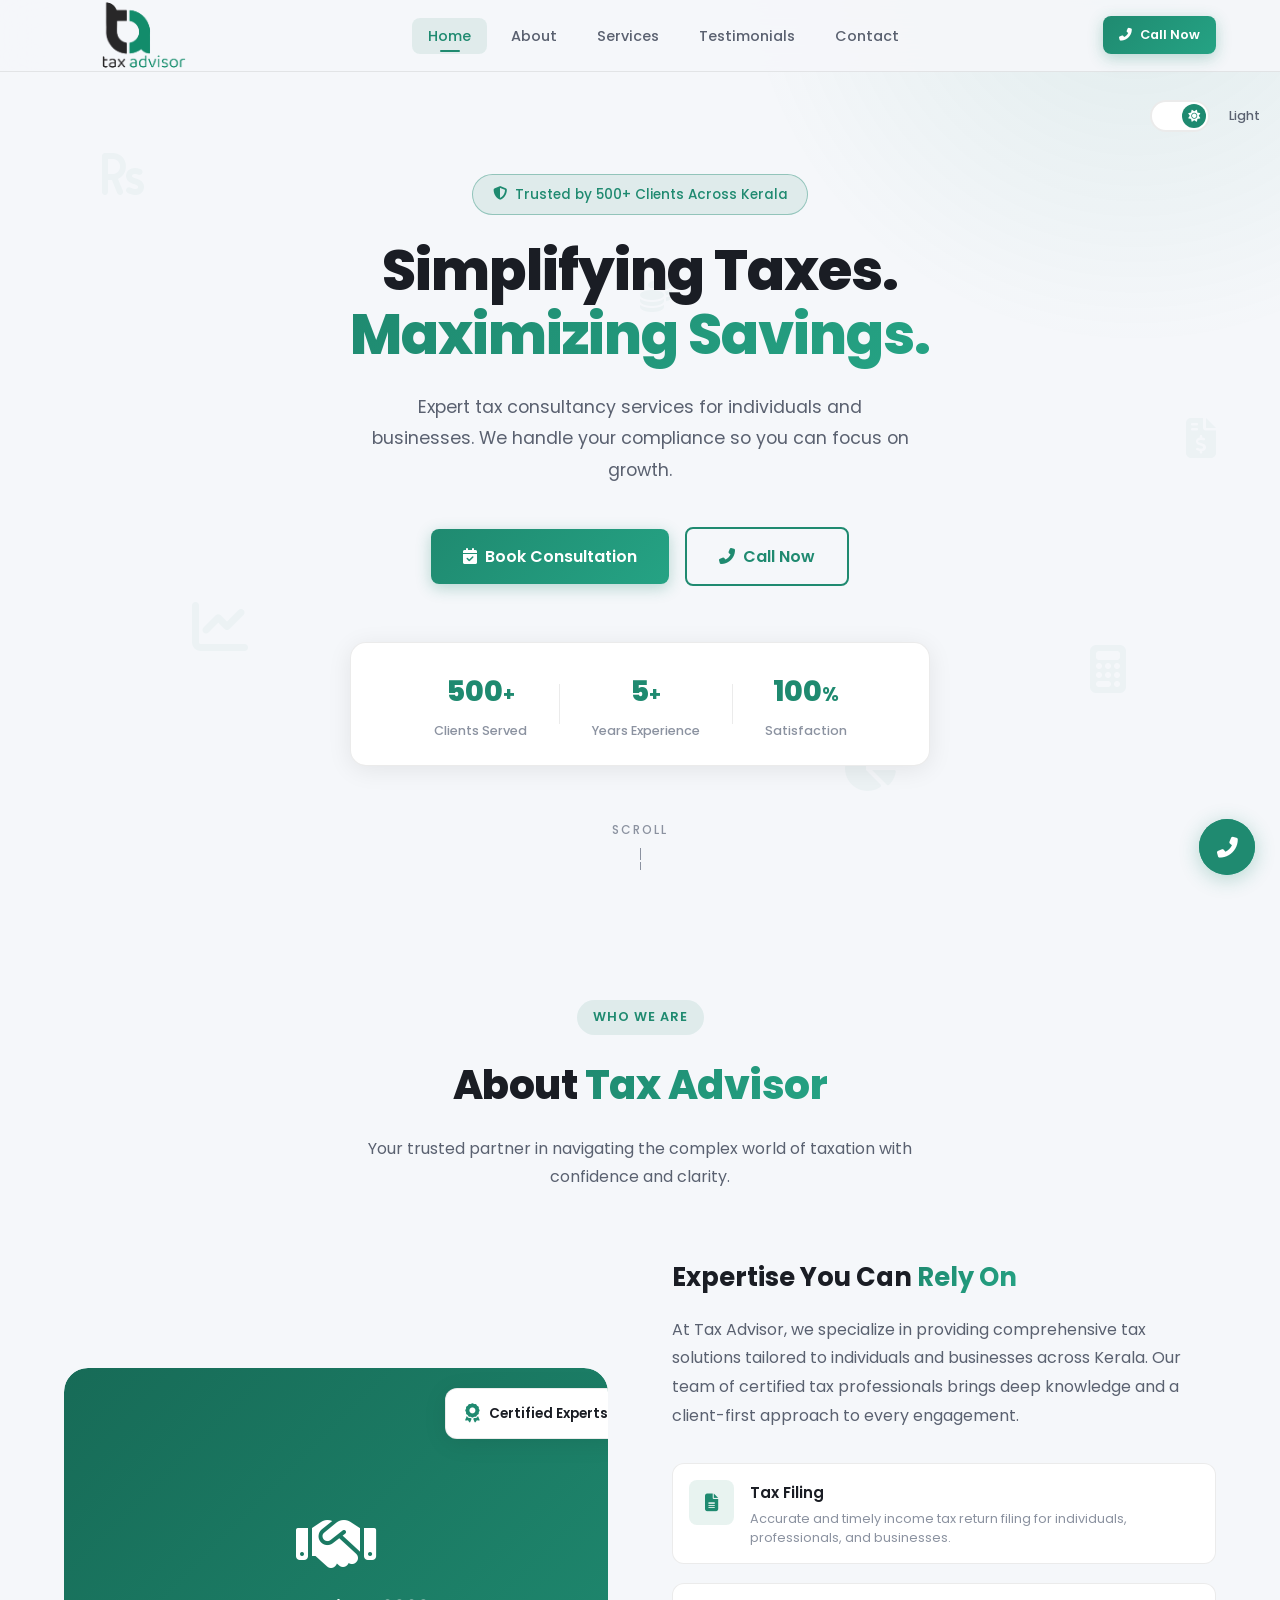
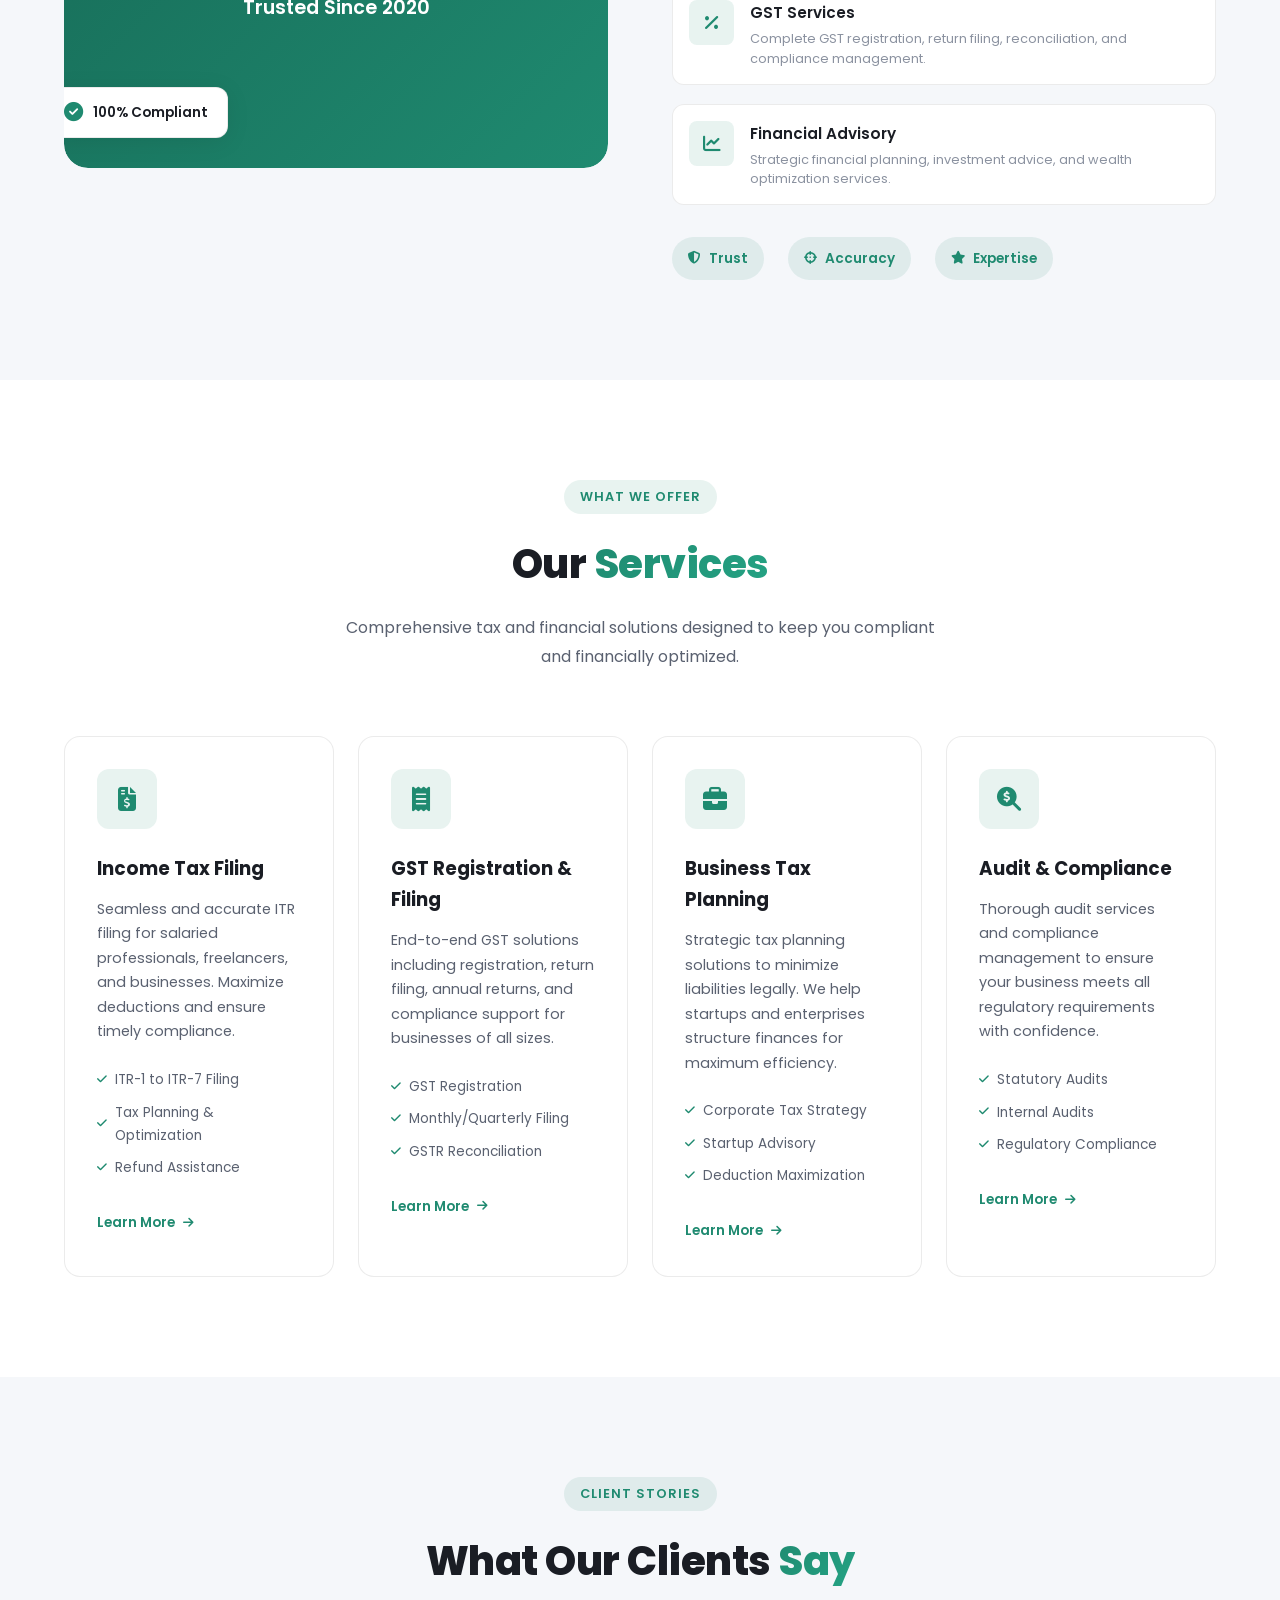
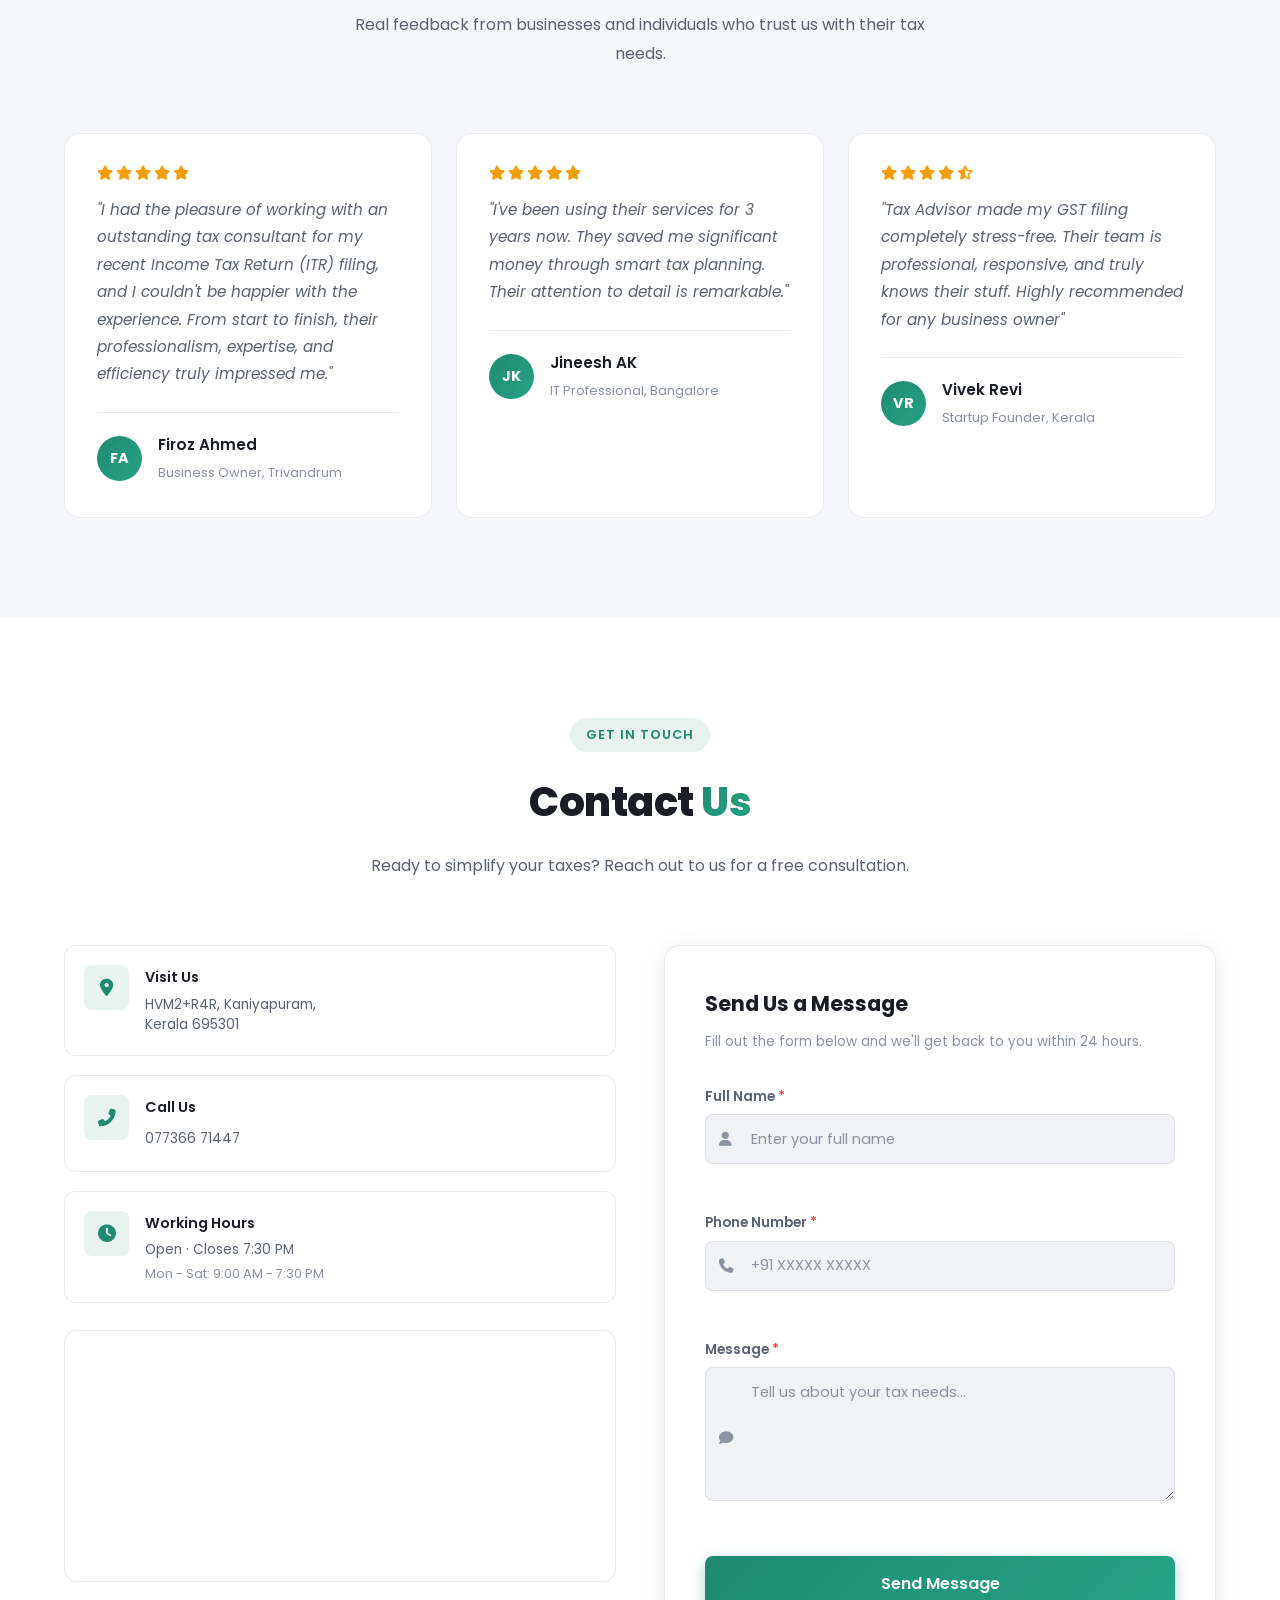
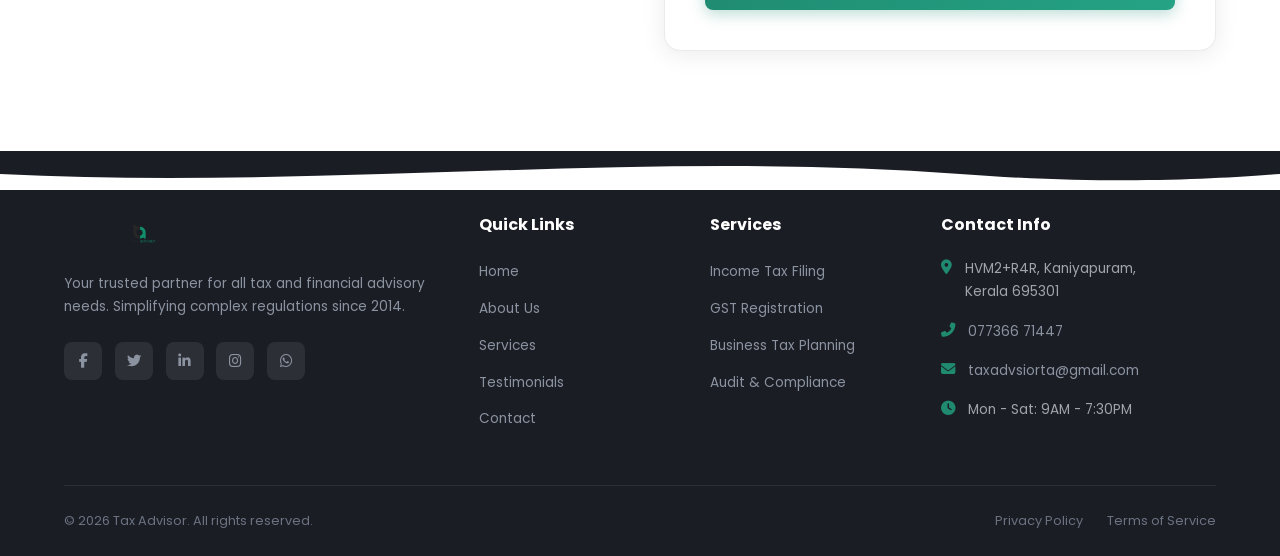
==== index.html @ 8664f101 "Update index.html" ====
<!DOCTYPE html>
<html lang="en" data-theme="light">
<head>
    <meta charset="UTF-8">
    <meta name="viewport" content="width=device-width, initial-scale=1.0">
    <meta name="description" content="Tax Advisor - Professional tax consultancy services in Kaniyapuram, Kerala. Income Tax Filing, GST Services, Business Tax Planning & Audit Compliance.">
    <title>Tax Advisor | Simplifying Taxes. Maximizing Savings.</title>
    
    <link rel="stylesheet" href="style.css">
    <link rel="stylesheet" href="https://cdnjs.cloudflare.com/ajax/libs/font-awesome/6.5.0/css/all.min.css">
    <link href="https://fonts.googleapis.com/css2?family=Poppins:wght@300;400;500;600;700;800&display=swap" rel="stylesheet">
</head>
<body>

    <!-- Theme Toggle -->
    <div class="theme-toggle-wrapper">
        <div class="theme-toggle" id="themeToggle" role="button" tabindex="0" aria-label="Toggle theme">
            <div class="toggle-track">
                <div class="toggle-thumb">
                    <i class="fas fa-moon moon-icon"></i>
                    <i class="fas fa-sun sun-icon"></i>
                </div>
            </div>
        </div>
        <span class="theme-label" id="themeLabel">Dark</span>
    </div>

    <!-- Floating Background Icons -->
    <div class="floating-icons" aria-hidden="true">
        <div class="float-icon float-1"><i class="fas fa-rupee-sign"></i></div>
        <div class="float-icon float-2"><i class="fas fa-file-invoice-dollar"></i></div>
        <div class="float-icon float-3"><i class="fas fa-chart-line"></i></div>
        <div class="float-icon float-4"><i class="fas fa-calculator"></i></div>
        <div class="float-icon float-5"><i class="fas fa-coins"></i></div>
        <div class="float-icon float-6"><i class="fas fa-chart-pie"></i></div>
    </div>

    <!-- Header -->
    <header class="header" id="header">
        <div class="container header-inner">
            <a href="#hero" class="logo">
                <div class="logo-wrapper">
                    <img src="logo.png" alt="Tax Advisor Logo" class="logo-image">
                </div>
            </a>

            <nav class="nav" id="mainNav">
                <ul class="nav-links">
                    <li><a href="#hero" class="nav-link active">Home</a></li>
                    <li><a href="#about" class="nav-link">About</a></li>
                    <li><a href="#services" class="nav-link">Services</a></li>
                    <li><a href="#testimonials" class="nav-link">Testimonials</a></li>
                    <li><a href="#contact" class="nav-link">Contact</a></li>
                </ul>
            </nav>

            <div class="header-actions">
                <a href="tel:07736671447" class="btn btn-sm btn-primary header-cta">
                    <i class="fas fa-phone-alt"></i>
                    <span class="cta-text">Call Now</span>
                </a>
                <button class="hamburger" id="hamburger" aria-label="Toggle menu" aria-expanded="false">
                    <span class="hamburger-line"></span>
                    <span class="hamburger-line"></span>
                    <span class="hamburger-line"></span>
                </button>
            </div>
        </div>
    </header>

    <div class="mobile-overlay" id="mobileOverlay"></div>

    <!-- Hero Section -->
    <section class="hero" id="hero">
        <div class="hero-bg-gradient"></div>
        <div class="container hero-content">
            <div class="hero-badge fade-in-up">
                <i class="fas fa-shield-alt"></i>
                <span>Trusted by 500+ Clients Across Kerala</span>
            </div>
            <h1 class="hero-title fade-in-up delay-1">
                Simplifying Taxes.<br>
                <span class="text-gradient">Maximizing Savings.</span>
            </h1>
            <p class="hero-subtitle fade-in-up delay-2">
                Expert tax consultancy services for individuals and businesses. We handle your compliance so you can focus on growth.
            </p>
            <div class="hero-buttons fade-in-up delay-3">
                <a href="#contact" class="btn btn-primary btn-lg">
                    <i class="fas fa-calendar-check"></i> Book Consultation
                </a>
                <a href="tel:07736671447" class="btn btn-outline btn-lg">
                    <i class="fas fa-phone-alt"></i> Call Now
                </a>
            </div>
            <div class="hero-stats fade-in-up delay-4">
                <div class="stat-item">
                    <span class="stat-number" data-count="500">0</span><span class="stat-plus">+</span>
                    <span class="stat-label">Clients Served</span>
                </div>
                <div class="stat-divider"></div>
                <div class="stat-item">
                    <span class="stat-number" data-count="5">0</span><span class="stat-plus">+</span>
                    <span class="stat-label">Years Experience</span>
                </div>
                <div class="stat-divider"></div>
                <div class="stat-item">
                    <span class="stat-number" data-count="100">0</span><span class="stat-percent">%</span>
                    <span class="stat-label">Satisfaction</span>
                </div>
            </div>
        </div>
        <div class="hero-scroll-indicator">
            <a href="#about">
                <span>Scroll</span>
                <div class="scroll-arrow">
                    <div class="arrow-line"></div>
                    <div class="arrow-line"></div>
                </div>
            </a>
        </div>
    </section>

    <!-- About Section -->
    <section class="about section" id="about">
        <div class="container">
            <div class="section-header fade-in-up">
                <span class="section-tag">Who We Are</span>
                <h2 class="section-title">About <span class="text-gradient">Tax Advisor</span></h2>
                <p class="section-subtitle">Your trusted partner in navigating the complex world of taxation with confidence and clarity.</p>
            </div>

            <div class="about-grid">
                <div class="about-visual fade-in-left">
                    <div class="about-image-wrapper">
                        <div class="about-image-bg"></div>
                        <div class="about-image-content">
                            <i class="fas fa-handshake"></i>
                            <span>Trusted Since 2020</span>
                        </div>
                        <div class="about-badge badge-1"><i class="fas fa-award"></i><span>Certified Experts</span></div>
                        <div class="about-badge badge-2"><i class="fas fa-check-circle"></i><span>100% Compliant</span></div>
                    </div>
                </div>

                <div class="about-content fade-in-right">
                    <h3>Expertise You Can <span class="text-gradient">Rely On</span></h3>
                    <p>At Tax Advisor, we specialize in providing comprehensive tax solutions tailored to individuals and businesses across Kerala. Our team of certified tax professionals brings deep knowledge and a client-first approach to every engagement.</p>
                    
                    <div class="about-features">
                        <div class="about-feature">
                            <div class="feature-icon"><i class="fas fa-file-alt"></i></div>
                            <div class="feature-text">
                                <h4>Tax Filing</h4>
                                <p>Accurate and timely income tax return filing for individuals, professionals, and businesses.</p>
                            </div>
                        </div>
                        <div class="about-feature">
                            <div class="feature-icon"><i class="fas fa-percentage"></i></div>
                            <div class="feature-text">
                                <h4>GST Services</h4>
                                <p>Complete GST registration, return filing, reconciliation, and compliance management.</p>
                            </div>
                        </div>
                        <div class="about-feature">
                            <div class="feature-icon"><i class="fas fa-chart-line"></i></div>
                            <div class="feature-text">
                                <h4>Financial Advisory</h4>
                                <p>Strategic financial planning, investment advice, and wealth optimization services.</p>
                            </div>
                        </div>
                    </div>

                    <div class="about-trust">
                        <div class="trust-item"><i class="fas fa-shield-alt"></i><span>Trust</span></div>
                        <div class="trust-item"><i class="fas fa-crosshairs"></i><span>Accuracy</span></div>
                        <div class="trust-item"><i class="fas fa-star"></i><span>Expertise</span></div>
                    </div>
                </div>
            </div>
        </div>
    </section>

    <!-- Services Section -->
    <section class="services section" id="services">
        <div class="container">
            <div class="section-header fade-in-up">
                <span class="section-tag">What We Offer</span>
                <h2 class="section-title">Our <span class="text-gradient">Services</span></h2>
                <p class="section-subtitle">Comprehensive tax and financial solutions designed to keep you compliant and financially optimized.</p>
            </div>

            <div class="services-grid">
                <div class="service-card fade-in-up delay-1">
                    <div class="service-card-glow"></div>
                    <div class="service-icon"><i class="fas fa-file-invoice-dollar"></i></div>
                    <h3>Income Tax Filing</h3>
                    <p>Seamless and accurate ITR filing for salaried professionals, freelancers, and businesses. Maximize deductions and ensure timely compliance.</p>
                    <ul class="service-list">
                        <li><i class="fas fa-check"></i> ITR-1 to ITR-7 Filing</li>
                        <li><i class="fas fa-check"></i> Tax Planning & Optimization</li>
                        <li><i class="fas fa-check"></i> Refund Assistance</li>
                    </ul>
                    <a href="#contact" class="service-link">Learn More <i class="fas fa-arrow-right"></i></a>
                </div>

                <div class="service-card fade-in-up delay-2">
                    <div class="service-card-glow"></div>
                    <div class="service-icon"><i class="fas fa-receipt"></i></div>
                    <h3>GST Registration & Filing</h3>
                    <p>End-to-end GST solutions including registration, return filing, annual returns, and compliance support for businesses of all sizes.</p>
                    <ul class="service-list">
                        <li><i class="fas fa-check"></i> GST Registration</li>
                        <li><i class="fas fa-check"></i> Monthly/Quarterly Filing</li>
                        <li><i class="fas fa-check"></i> GSTR Reconciliation</li>
                    </ul>
                    <a href="#contact" class="service-link">Learn More <i class="fas fa-arrow-right"></i></a>
                </div>

                <div class="service-card fade-in-up delay-3">
                    <div class="service-card-glow"></div>
                    <div class="service-icon"><i class="fas fa-briefcase"></i></div>
                    <h3>Business Tax Planning</h3>
                    <p>Strategic tax planning solutions to minimize liabilities legally. We help startups and enterprises structure finances for maximum efficiency.</p>
                    <ul class="service-list">
                        <li><i class="fas fa-check"></i> Corporate Tax Strategy</li>
                        <li><i class="fas fa-check"></i> Startup Advisory</li>
                        <li><i class="fas fa-check"></i> Deduction Maximization</li>
                    </ul>
                    <a href="#contact" class="service-link">Learn More <i class="fas fa-arrow-right"></i></a>
                </div>

                <div class="service-card fade-in-up delay-4">
                    <div class="service-card-glow"></div>
                    <div class="service-icon"><i class="fas fa-search-dollar"></i></div>
                    <h3>Audit & Compliance</h3>
                    <p>Thorough audit services and compliance management to ensure your business meets all regulatory requirements with confidence.</p>
                    <ul class="service-list">
                        <li><i class="fas fa-check"></i> Statutory Audits</li>
                        <li><i class="fas fa-check"></i> Internal Audits</li>
                        <li><i class="fas fa-check"></i> Regulatory Compliance</li>
                    </ul>
                    <a href="#contact" class="service-link">Learn More <i class="fas fa-arrow-right"></i></a>
                </div>
            </div>
        </div>
    </section>

    <!-- Testimonials Section -->
    <section class="testimonials section" id="testimonials">
        <div class="container">
            <div class="section-header fade-in-up">
                <span class="section-tag">Client Stories</span>
                <h2 class="section-title">What Our Clients <span class="text-gradient">Say</span></h2>
                <p class="section-subtitle">Real feedback from businesses and individuals who trust us with their tax needs.</p>
            </div>

            <div class="testimonials-grid">
                <div class="testimonial-card fade-in-up delay-1">
                    <div class="testimonial-stars">
                        <i class="fas fa-star"></i><i class="fas fa-star"></i><i class="fas fa-star"></i><i class="fas fa-star"></i><i class="fas fa-star"></i>
                    </div>
                    <p class="testimonial-text">"I had the pleasure of working with an outstanding tax consultant for my recent Income Tax Return (ITR) filing, and I couldn't be happier with the experience. From start to finish, their professionalism, expertise, and efficiency truly impressed me."</p>
                    <div class="testimonial-author">
                        <div class="author-avatar">FA</div>
                        <div class="author-info">
                            <h4>Firoz Ahmed</h4>
                            <span>Business Owner, Trivandrum</span>
                        </div>
                    </div>
                </div>

                <div class="testimonial-card fade-in-up delay-2">
                    <div class="testimonial-stars">
                        <i class="fas fa-star"></i><i class="fas fa-star"></i><i class="fas fa-star"></i><i class="fas fa-star"></i><i class="fas fa-star"></i>
                    </div>
                    <p class="testimonial-text">"I've been using their services for 3 years now. They saved me significant money through smart tax planning. Their attention to detail is remarkable."</p>
                    <div class="testimonial-author">
                        <div class="author-avatar">JK</div>
                        <div class="author-info">
                            <h4>Jineesh AK</h4>
                            <span>IT Professional, Bangalore</span>
                        </div>
                    </div>
                </div>

                <div class="testimonial-card fade-in-up delay-3">
                    <div class="testimonial-stars">
                        <i class="fas fa-star"></i><i class="fas fa-star"></i><i class="fas fa-star"></i><i class="fas fa-star"></i><i class="fas fa-star-half-alt"></i>
                    </div>
                    <p class="testimonial-text">"Tax Advisor made my GST filing completely stress-free. Their team is professional, responsive, and truly knows their stuff. Highly recommended for any business owner"</p>
                    <div class="testimonial-author">
                        <div class="author-avatar">VR</div>
                        <div class="author-info">
                            <h4>Vivek Revi</h4>
                            <span>Startup Founder, Kerala</span>
                        </div>
                    </div>
                </div>
            </div>
        </div>
    </section>

    <!-- Contact Section -->
    <section class="contact section" id="contact">
        <div class="container">
            <div class="section-header fade-in-up">
                <span class="section-tag">Get In Touch</span>
                <h2 class="section-title">Contact <span class="text-gradient">Us</span></h2>
                <p class="section-subtitle">Ready to simplify your taxes? Reach out to us for a free consultation.</p>
            </div>

            <div class="contact-grid">
                <div class="contact-info fade-in-left">
                    <div class="contact-card">
                        <div class="contact-icon"><i class="fas fa-map-marker-alt"></i></div>
                        <div class="contact-details">
                            <h4>Visit Us</h4>
                            <p>HVM2+R4R, Kaniyapuram,<br>Kerala 695301</p>
                        </div>
                    </div>
                    <div class="contact-card">
                        <div class="contact-icon"><i class="fas fa-phone-alt"></i></div>
                        <div class="contact-details">
                            <h4>Call Us</h4>
                            <a href="tel:07736671447">077366 71447</a>
                        </div>
                    </div>
                    <div class="contact-card">
                        <div class="contact-icon"><i class="fas fa-clock"></i></div>
                        <div class="contact-details">
                            <h4>Working Hours</h4>
                            <p>Open · Closes 7:30 PM</p>
                            <p class="hours-detail">Mon - Sat: 9:00 AM - 7:30 PM</p>
                        </div>
                    </div>
                    <div class="map-wrapper">
                        <iframe src="https://www.google.com/maps/embed?pb=!1m18!1m12!1m3!1d3942.123456789!2d76.8505089!3d8.5843086!2m3!1f0!2f0!3f0!3m2!1i1024!2i768!4f13.1!3m3!1m2!1s0x3b05bffb54291fa1%3A0xe53bfc1cc85f7f0c!2sTax%20advisor%2C%20HVM2%2BR4R%2C%20Kaniyapuram%2C%20Kerala%20695301!5e0!3m2!1sen!2sin!4v1620000000000!5m2!1sen!2sin" width="100%" height="250" style="border:0; border-radius: 12px;" allowfullscreen="" loading="lazy" title="Tax Advisor Location"></iframe>
                    </div>
                </div>

                <div class="contact-form-wrapper fade-in-right">
                    <div class="contact-form-card">
                        <h3>Send Us a Message</h3>
                        <p>Fill out the form below and we'll get back to you within 24 hours.</p>
                        
                        <form id="contactForm" class="contact-form" action="https://formsubmit.co/ajax/taxadvisorta@gmail.com" method="POST">
    <!-- FormSubmit.co Configuration -->
    <input type="hidden" name="_subject" value="📩 New Inquiry - Tax Advisor Website">
    <input type="hidden" name="_captcha" value="false">
    <input type="hidden" name="_autoresponse" value="Thank you for contacting Tax Advisor! We have received your message and will respond within 24 hours.">
                            <div class="form-group">
                                <label for="name">Full Name <span class="required">*</span></label>
                                <div class="input-wrapper">
                                    <i class="fas fa-user input-icon"></i>
                                    <input type="text" id="name" name="name" placeholder="Enter your full name" required>
                                </div>
                                <span class="error-msg" id="nameError"></span>
                            </div>
                            <div class="form-group">
                                <label for="phone">Phone Number <span class="required">*</span></label>
                                <div class="input-wrapper">
                                    <i class="fas fa-phone input-icon"></i>
                                    <input type="tel" id="phone" name="phone" placeholder="+91 XXXXX XXXXX" required>
                                </div>
                                <span class="error-msg" id="phoneError"></span>
                            </div>
                            <div class="form-group">
                                <label for="message">Message <span class="required">*</span></label>
                                <div class="input-wrapper">
                                    <i class="fas fa-comment input-icon"></i>
                                    <textarea id="message" name="message" rows="5" placeholder="Tell us about your tax needs..." required></textarea>
                                </div>
                                <span class="error-msg" id="messageError"></span>
                            </div>
                            <button type="submit" class="btn btn-primary btn-lg btn-block" id="submitBtn">
                                <span class="btn-text">Send Message</span>
                                <span class="btn-loader"><i class="fas fa-spinner fa-spin"></i></span>
                                <span class="btn-success"><i class="fas fa-check"></i> Sent!</span>
                            </button>
                        </form>
                    </div>
                </div>
            </div>
        </div>
    </section>

    <!-- Footer -->
    <footer class="footer" id="footer">
        <div class="footer-wave">
            <svg viewBox="0 0 1440 100" preserveAspectRatio="none">
                <path fill="currentColor" d="M0,60 C360,100 720,0 1080,60 C1260,90 1380,70 1440,60 L1440,100 L0,100 Z"></path>
            </svg>
        </div>
        <div class="container">
            <div class="footer-grid">
                <div class="footer-brand">
                    <a href="#hero" class="logo footer-logo">
                        <div class="logo-wrapper">
                            <img src="logo.png" alt="Tax Advisor Logo" class="logo-image">
                        </div>
                    </a>
                    <p>Your trusted partner for all tax and financial advisory needs. Simplifying complex regulations since 2014.</p>
                    <div class="footer-social">
                        <a href="#" aria-label="Facebook"><i class="fab fa-facebook-f"></i></a>
                        <a href="#" aria-label="Twitter"><i class="fab fa-twitter"></i></a>
                        <a href="#" aria-label="LinkedIn"><i class="fab fa-linkedin-in"></i></a>
                        <a href="#" aria-label="Instagram"><i class="fab fa-instagram"></i></a>
                        <a href="https://wa.me/9107736671447" aria-label="WhatsApp" target="_blank"><i class="fab fa-whatsapp"></i></a>
                    </div>
                </div>

                <div class="footer-links">
                    <h4>Quick Links</h4>
                    <ul>
                        <li><a href="#hero">Home</a></li>
                        <li><a href="#about">About Us</a></li>
                        <li><a href="#services">Services</a></li>
                        <li><a href="#testimonials">Testimonials</a></li>
                        <li><a href="#contact">Contact</a></li>
                    </ul>
                </div>

                <div class="footer-links">
                    <h4>Services</h4>
                    <ul>
                        <li><a href="#services">Income Tax Filing</a></li>
                        <li><a href="#services">GST Registration</a></li>
                        <li><a href="#services">Business Tax Planning</a></li>
                        <li><a href="#services">Audit & Compliance</a></li>
                    </ul>
                </div>

                <div class="footer-contact">
                    <h4>Contact Info</h4>
                    <div class="footer-contact-item">
                        <i class="fas fa-map-marker-alt"></i>
                        <span>HVM2+R4R, Kaniyapuram,<br>Kerala 695301</span>
                    </div>
                    <div class="footer-contact-item">
                        <i class="fas fa-phone-alt"></i>
                        <a href="tel:07736671447">077366 71447</a>
                    </div>
                    <div class="footer-contact-item">
                        <i class="fas fa-envelope"></i>
                        <a href="mailto:taxadvsiorta@gmail.com">taxadvsiorta@gmail.com</a>
                    </div>
                    <div class="footer-contact-item">
                        <i class="fas fa-clock"></i>
                        <span>Mon - Sat: 9AM - 7:30PM</span>
                    </div>
                </div>
            </div>

            <div class="footer-bottom">
                <p>&copy; 2026 Tax Advisor. All rights reserved.</p>
                <div class="footer-bottom-links">
                    <a href="#">Privacy Policy</a>
                    <a href="#">Terms of Service</a>
                </div>
            </div>
        </div>
    </footer>

    <!-- Floating Call Button -->
    <a href="tel:07736671447" class="floating-call-btn" aria-label="Call Tax Advisor">
        <i class="fas fa-phone-alt"></i>
        <span class="call-pulse"></span>
    </a>

    <!-- Back to Top -->
    <button class="back-to-top" id="backToTop" aria-label="Back to top">
        <i class="fas fa-chevron-up"></i>
    </button>

    <!-- Success Modal -->
    <div class="modal-overlay" id="successModal">
        <div class="modal-content">
            <div class="modal-icon"><i class="fas fa-check-circle"></i></div>
            <h3>Message Sent Successfully!</h3>
            <p>Thank you for reaching out. We'll get back to you within 24 hours.</p>
            <button class="btn btn-primary" id="closeModal">Got It</button>
        </div>
    </div>

    <script src="script.js"></script>
</body>
</html>
---- style.css ----
/* ============================================
   TAX ADVISOR - Complete Stylesheet
   Independent Logo Scaling System Included
   ============================================ */

:root {
    /* === INDEPENDENT LOGO SCALING === */
    /* Change ONLY this number to resize logo. Surrounding layout stays fixed. */
    --logo-scale: 1;          
    --logo-base-width: 160px;
    --logo-base-height: 45px;

    --primary: #1f8a70;
    --primary-light: #25a384;
    --primary-dark: #176b57;
    --primary-glow: rgba(31, 138, 112, 0.3);
    --primary-subtle: rgba(31, 138, 112, 0.1);
    
    --transition-fast: 0.2s ease;
    --transition: 0.3s ease;
    --transition-slow: 0.5s ease;
    
    --radius-sm: 8px;
    --radius: 12px;
    --radius-lg: 16px;
    --radius-xl: 24px;
    
    --font-main: 'Poppins', -apple-system, BlinkMacSystemFont, 'Segoe UI', sans-serif;
}

/* Dark Theme */
[data-theme="dark"] {
    --bg-primary: #0a0c10;
    --bg-secondary: #111318;
    --bg-card: #181b21;
    --bg-card-hover: #1f2329;
    --bg-input: #1a1d24;
    --bg-input-focus: #22262e;
    --text-primary: #ffffff;
    --text-secondary: #a0a5ac;
    --text-muted: #6b7280;
    --border: rgba(255,255,255,0.08);
    --border-hover: rgba(31, 138, 112, 0.4);
    --header-bg: rgba(10, 12, 16, 0.85);
    --footer-bg: #060810;
    --shadow-card: 0 4px 24px rgba(0,0,0,0.4);
    --shadow-card-hover: 0 8px 40px rgba(0,0,0,0.5);
    --icon-float: rgba(31, 138, 112, 0.06);
}

/* Light Theme */
[data-theme="light"] {
    --bg-primary: #f5f7fa;
    --bg-secondary: #ffffff;
    --bg-card: #ffffff;
    --bg-card-hover: #f8f9fb;
    --bg-input: #f0f2f5;
    --bg-input-focus: #e8eaef;
    --text-primary: #1a1d24;
    --text-secondary: #5a6170;
    --text-muted: #8b92a0;
    --border: rgba(0,0,0,0.08);
    --border-hover: rgba(31, 138, 112, 0.4);
    --header-bg: rgba(245, 247, 250, 0.9);
    --footer-bg: #1a1d24;
    --shadow-card: 0 4px 24px rgba(0,0,0,0.08);
    --shadow-card-hover: 0 8px 40px rgba(0,0,0,0.12);
    --icon-float: rgba(31, 138, 112, 0.04);
}

*, *::before, *::after { margin: 0; padding: 0; box-sizing: border-box; }
html { scroll-behavior: smooth; scroll-padding-top: 80px; font-size: 16px; }
body {
    font-family: var(--font-main);
    background-color: var(--bg-primary);
    color: var(--text-primary);
    line-height: 1.7;
    transition: background-color var(--transition-slow), color var(--transition-slow);
    overflow-x: hidden;
    -webkit-font-smoothing: antialiased;
}
a { text-decoration: none; color: inherit; transition: color var(--transition-fast); }
ul, ol { list-style: none; }
button, input, textarea, select { font-family: inherit; font-size: inherit; border: none; outline: none; }
.container { max-width: 1200px; margin: 0 auto; padding: 0 1.5rem; }

/* ============================================
   INDEPENDENT LOGO SCALING SYSTEM
   ============================================ */
.logo {
    display: flex;
    align-items: center;
    flex-shrink: 0;
    gap: 0.6rem;
    /* Prevents logo from pushing navbar height */
    line-height: 0;
}

.logo-wrapper {
    position: relative;
    /* Fixed container dimensions using CSS calc() */
    width: calc(var(--logo-base-width) * var(--logo-scale));
    height: calc(var(--logo-base-height) * var(--logo-scale));
    display: flex;
    align-items: center;
    justify-content: center;
    /* Locks flex behavior so it never expands parent */
    flex-shrink: 0;
    flex-grow: 0;
    overflow: visible;
}

.logo-image {
    max-width: 280%;
    max-height: 280%;
    width: auto;
    height: auto;
    object-fit: contain;
    display: block;
    transition: transform var(--transition);
}

.logo:hover .logo-image { transform: scale(1.03); }

/* Mobile adjustment for logo */
@media (max-width: 768px) {
    :root {
        --logo-base-height: 38px;
        --logo-base-width: 130px;
    }
}

/* ============================================
   THEME TOGGLE
   ============================================ */
.theme-toggle-wrapper {
    position: fixed;
    top: 100px;
    right: 20px;
    z-index: 999;
    display: flex;
    align-items: center;
    gap: 10px;
}
.theme-toggle { width: 60px; height: 32px; cursor: pointer; position: relative; }
.toggle-track {
    width: 100%; height: 100%;
    background: var(--bg-card);
    border-radius: 16px;
    border: 2px solid var(--border);
    position: relative;
    transition: all var(--transition);
}
.toggle-thumb {
    position: absolute; top: 2px; left: 2px;
    width: 24px; height: 24px;
    background: var(--primary);
    border-radius: 50%;
    display: flex; align-items: center; justify-content: center;
    transition: transform var(--transition);
    overflow: hidden;
}
[data-theme="light"] .toggle-thumb { transform: translateX(28px); }
.moon-icon, .sun-icon { position: absolute; font-size: 12px; color: white; transition: opacity var(--transition); }
.moon-icon { opacity: 1; } .sun-icon { opacity: 0; }
[data-theme="light"] .moon-icon { opacity: 0; } [data-theme="light"] .sun-icon { opacity: 1; }
.theme-label { font-size: 0.8rem; color: var(--text-secondary); font-weight: 500; min-width: 40px; text-align: right; }

/* ============================================
   FLOATING ICONS
   ============================================ */
.floating-icons { position: fixed; top: 0; left: 0; width: 100%; height: 100%; pointer-events: none; z-index: 0; overflow: hidden; }
.float-icon { position: absolute; font-size: 3rem; color: var(--icon-float); animation: floatIcon 20s ease-in-out infinite; }
.float-1 { top: 15%; left: 8%; animation-delay: 0s; }
.float-2 { top: 45%; right: 5%; animation-delay: -3s; font-size: 2.5rem; }
.float-3 { bottom: 25%; left: 15%; animation-delay: -6s; font-size: 3.5rem; }
.float-4 { top: 70%; right: 12%; animation-delay: -9s; }
.float-5 { top: 30%; left: 50%; animation-delay: -12s; font-size: 2rem; }
.float-6 { bottom: 10%; right: 30%; animation-delay: -15s; }
@keyframes floatIcon {
    0%, 100% { transform: translateY(0) rotate(0deg); opacity: 0.06; }
    25% { transform: translateY(-30px) rotate(5deg); opacity: 0.1; }
    50% { transform: translateY(-15px) rotate(-3deg); opacity: 0.06; }
    75% { transform: translateY(-40px) rotate(4deg); opacity: 0.09; }
}

/* ============================================
   HEADER & NAV
   ============================================ */
.header {
    position: fixed; top: 0; left: 0; right: 0; z-index: 1000;
    background: var(--header-bg); backdrop-filter: blur(20px);
    border-bottom: 1px solid var(--border);
    transition: all var(--transition); padding: 0.8rem 0;
}
.header.scrolled { padding: 0.5rem 0; box-shadow: var(--shadow-card); }
.header-inner { display: flex; align-items: center; justify-content: space-between; gap: 2rem; }
.nav-links { display: flex; align-items: center; gap: 0.5rem; }
.nav-link {
    padding: 0.5rem 1rem; font-size: 0.9rem; font-weight: 500; color: var(--text-secondary);
    border-radius: var(--radius-sm); transition: all var(--transition); position: relative;
}
.nav-link:hover, .nav-link.active { color: var(--primary); background: var(--primary-subtle); }
.nav-link::after {
    content: ''; position: absolute; bottom: 2px; left: 50%; width: 0; height: 2px;
    background: var(--primary); border-radius: 1px; transition: all var(--transition); transform: translateX(-50%);
}
.nav-link.active::after { width: 20px; }
.header-actions { display: flex; align-items: center; gap: 1rem; }
.btn {
    display: inline-flex; align-items: center; justify-content: center; gap: 0.5rem;
    padding: 0.6rem 1.2rem; border-radius: var(--radius-sm); font-weight: 600; font-size: 0.85rem;
    cursor: pointer; transition: all var(--transition); border: none; white-space: nowrap;
}
.btn-sm { padding: 0.5rem 1rem; font-size: 0.8rem; }
.btn-lg { padding: 0.9rem 2rem; font-size: 1rem; }
.btn-primary { background: linear-gradient(135deg, var(--primary), var(--primary-light)); color: white; box-shadow: 0 4px 15px var(--primary-glow); }
.btn-primary:hover { transform: translateY(-2px); box-shadow: 0 6px 25px var(--primary-glow); }
.btn-outline { background: transparent; border: 2px solid var(--primary); color: var(--primary); }
.btn-outline:hover { background: var(--primary-subtle); transform: translateY(-2px); }
.btn-block { width: 100%; }
.btn-loader, .btn-success { display: none; }
.btn.loading .btn-text { display: none; }
.btn.loading .btn-loader { display: inline-flex; }
.btn.success .btn-text { display: none; }
.btn.success .btn-loader { display: none; }
.btn.success .btn-success { display: inline-flex; }
.hamburger { display: none; flex-direction: column; gap: 5px; background: none; cursor: pointer; padding: 5px; z-index: 1001; }
.hamburger-line { width: 24px; height: 2.5px; background: var(--text-primary); border-radius: 2px; transition: all var(--transition); }
.hamburger.active .hamburger-line:nth-child(1) { transform: rotate(45deg) translate(5px, 5px); }
.hamburger.active .hamburger-line:nth-child(2) { opacity: 0; }
.hamburger.active .hamburger-line:nth-child(3) { transform: rotate(-45deg) translate(5px, -5px); }
.mobile-overlay { display: none; position: fixed; top: 0; left: 0; width: 100%; height: 100%; background: rgba(0,0,0,0.5); z-index: 998; opacity: 0; transition: opacity var(--transition); }
.mobile-overlay.active { opacity: 1; }

/* ============================================
   HERO SECTION
   ============================================ */
.hero { min-height: 100vh; display: flex; align-items: center; position: relative; padding: 120px 0 80px; overflow: hidden; }
.hero-bg-gradient {
    position: absolute; top: -50%; right: -20%; width: 800px; height: 800px;
    background: radial-gradient(circle, var(--primary-subtle) 0%, transparent 70%); border-radius: 50%; pointer-events: none;
}
.hero-content { position: relative; z-index: 2; max-width: 700px; margin: 0 auto; text-align: center; }
.hero-badge {
    display: inline-flex; align-items: center; gap: 0.5rem; padding: 0.5rem 1.2rem;
    background: var(--primary-subtle); border: 1px solid var(--border-hover); border-radius: 50px;
    font-size: 0.85rem; font-weight: 500; color: var(--primary); margin-bottom: 1.5rem;
}
.hero-title { font-size: clamp(2.2rem, 5vw, 3.5rem); font-weight: 800; line-height: 1.15; margin-bottom: 1.5rem; letter-spacing: -1px; }
.text-gradient { background: linear-gradient(135deg, var(--primary), var(--primary-light)); -webkit-background-clip: text; -webkit-text-fill-color: transparent; background-clip: text; }
.hero-subtitle { font-size: 1.1rem; color: var(--text-secondary); margin-bottom: 2.5rem; max-width: 550px; margin-left: auto; margin-right: auto; line-height: 1.8; }
.hero-buttons { display: flex; align-items: center; justify-content: center; gap: 1rem; margin-bottom: 3.5rem; flex-wrap: wrap; }
.hero-stats {
    display: flex; align-items: center; justify-content: center; gap: 2rem; padding: 1.5rem 2rem;
    background: var(--bg-card); border: 1px solid var(--border); border-radius: var(--radius-lg); box-shadow: var(--shadow-card);
}
.stat-item { text-align: center; }
.stat-number { font-size: 1.8rem; font-weight: 800; color: var(--primary); }
.stat-plus, .stat-percent { font-size: 1.2rem; font-weight: 700; color: var(--primary); }
.stat-label { display: block; font-size: 0.8rem; color: var(--text-muted); margin-top: 0.2rem; font-weight: 500; }
.stat-divider { width: 1px; height: 40px; background: var(--border); }
.hero-scroll-indicator { position: absolute; bottom: 30px; left: 50%; transform: translateX(-50%); text-align: center; }
.hero-scroll-indicator a { display: flex; flex-direction: column; align-items: center; gap: 8px; color: var(--text-muted); font-size: 0.75rem; font-weight: 500; text-transform: uppercase; letter-spacing: 2px; }
.scroll-arrow { display: flex; flex-direction: column; gap: 2px; align-items: center; }
.arrow-line { width: 1px; height: 12px; background: var(--text-muted); animation: scrollPulse 2s ease-in-out infinite; }
.arrow-line:nth-child(2) { animation-delay: 0.3s; height: 8px; }
@keyframes scrollPulse { 0%, 100% { opacity: 0.3; transform: scaleY(0.5); } 50% { opacity: 1; transform: scaleY(1); } }

/* ============================================
   SECTIONS GENERAL
   ============================================ */
.section { padding: 100px 0; position: relative; z-index: 2; }
.section-header { text-align: center; margin-bottom: 4rem; }
.section-tag {
    display: inline-block; padding: 0.4rem 1rem; background: var(--primary-subtle); color: var(--primary);
    border-radius: 50px; font-size: 0.8rem; font-weight: 600; text-transform: uppercase; letter-spacing: 1px; margin-bottom: 1rem;
}
.section-title { font-size: clamp(1.8rem, 4vw, 2.5rem); font-weight: 800; margin-bottom: 1rem; letter-spacing: -0.5px; }
.section-subtitle { font-size: 1rem; color: var(--text-secondary); max-width: 600px; margin: 0 auto; line-height: 1.8; }

/* ============================================
   ABOUT SECTION
   ============================================ */
.about-grid { display: grid; grid-template-columns: 1fr 1fr; gap: 4rem; align-items: center; }
.about-visual { position: relative; }
.about-image-wrapper { position: relative; border-radius: var(--radius-xl); overflow: hidden; }
.about-image-bg { width: 100%; height: 400px; background: linear-gradient(135deg, var(--primary-dark), var(--primary)); border-radius: var(--radius-xl); position: relative; }
.about-image-content { position: absolute; top: 50%; left: 50%; transform: translate(-50%, -50%); text-align: center; color: white; }
.about-image-content i { font-size: 4rem; margin-bottom: 1rem; display: block; }
.about-image-content span { font-size: 1.2rem; font-weight: 600; }
.about-badge {
    position: absolute; background: var(--bg-card); border: 1px solid var(--border); border-radius: var(--radius);
    padding: 0.8rem 1.2rem; display: flex; align-items: center; gap: 0.6rem; box-shadow: var(--shadow-card); animation: badgeFloat 3s ease-in-out infinite;
}
.about-badge i { color: var(--primary); font-size: 1.2rem; }
.about-badge span { font-size: 0.85rem; font-weight: 600; white-space: nowrap; }
.badge-1 { top: 20px; right: -20px; animation-delay: 0s; }
.badge-2 { bottom: 30px; left: -20px; animation-delay: 1.5s; }
@keyframes badgeFloat { 0%, 100% { transform: translateY(0); } 50% { transform: translateY(-8px); } }
.about-content h3 { font-size: 1.6rem; font-weight: 700; margin-bottom: 1rem; }
.about-content > p { color: var(--text-secondary); margin-bottom: 2rem; line-height: 1.8; }
.about-features { display: flex; flex-direction: column; gap: 1.2rem; margin-bottom: 2rem; }
.about-feature { display: flex; gap: 1rem; padding: 1rem; background: var(--bg-card); border: 1px solid var(--border); border-radius: var(--radius); transition: all var(--transition); }
.about-feature:hover { border-color: var(--border-hover); transform: translateX(5px); }
.feature-icon { width: 45px; height: 45px; min-width: 45px; background: var(--primary-subtle); border-radius: var(--radius-sm); display: flex; align-items: center; justify-content: center; color: var(--primary); font-size: 1.1rem; }
.feature-text h4 { font-size: 0.95rem; font-weight: 600; margin-bottom: 0.2rem; }
.feature-text p { font-size: 0.8rem; color: var(--text-muted); line-height: 1.5; }
.about-trust { display: flex; gap: 1.5rem; }
.trust-item { display: flex; align-items: center; gap: 0.5rem; padding: 0.6rem 1rem; background: var(--primary-subtle); border-radius: 50px; font-size: 0.85rem; font-weight: 600; color: var(--primary); }
.trust-item i { font-size: 0.8rem; }

/* ============================================
   SERVICES SECTION
   ============================================ */
.services { background: var(--bg-secondary); }
.services-grid { display: grid; grid-template-columns: repeat(auto-fit, minmax(260px, 1fr)); gap: 1.5rem; }
.service-card {
    background: var(--bg-card); border: 1px solid var(--border); border-radius: var(--radius-lg);
    padding: 2rem; position: relative; overflow: hidden; transition: all var(--transition); cursor: pointer;
}
.service-card-glow {
    position: absolute; top: -50%; left: -50%; width: 200%; height: 200%;
    background: radial-gradient(circle, var(--primary-subtle) 0%, transparent 60%); opacity: 0; transition: opacity var(--transition-slow); pointer-events: none;
}
.service-card:hover { border-color: var(--border-hover); transform: translateY(-5px); box-shadow: var(--shadow-card-hover); }
.service-card:hover .service-card-glow { opacity: 1; }
.service-icon {
    width: 60px; height: 60px; background: var(--primary-subtle); border-radius: var(--radius);
    display: flex; align-items: center; justify-content: center; font-size: 1.5rem; color: var(--primary);
    margin-bottom: 1.5rem; transition: all var(--transition); position: relative; z-index: 1;
}
.service-card:hover .service-icon { background: linear-gradient(135deg, var(--primary), var(--primary-light)); color: white; box-shadow: 0 4px 15px var(--primary-glow); }
.service-card h3 { font-size: 1.15rem; font-weight: 700; margin-bottom: 0.8rem; position: relative; z-index: 1; }
.service-card > p { font-size: 0.9rem; color: var(--text-secondary); margin-bottom: 1.2rem; line-height: 1.7; position: relative; z-index: 1; }
.service-list { margin-bottom: 1.5rem; position: relative; z-index: 1; }
.service-list li { display: flex; align-items: center; gap: 0.5rem; font-size: 0.85rem; color: var(--text-secondary); padding: 0.3rem 0; }
.service-list li i { color: var(--primary); font-size: 0.7rem; }
.service-link { display: inline-flex; align-items: center; gap: 0.5rem; font-size: 0.85rem; font-weight: 600; color: var(--primary); transition: all var(--transition); position: relative; z-index: 1; }
.service-link i { transition: transform var(--transition); font-size: 0.75rem; }
.service-link:hover { gap: 0.8rem; }
.service-link:hover i { transform: translateX(3px); }

/* ============================================
   TESTIMONIALS SECTION
   ============================================ */
.testimonials-grid { display: grid; grid-template-columns: repeat(auto-fit, minmax(300px, 1fr)); gap: 1.5rem; }
.testimonial-card { background: var(--bg-card); border: 1px solid var(--border); border-radius: var(--radius-lg); padding: 2rem; transition: all var(--transition); }
.testimonial-card:hover { border-color: var(--border-hover); transform: translateY(-3px); box-shadow: var(--shadow-card-hover); }
.testimonial-stars { display: flex; gap: 3px; margin-bottom: 1rem; }
.testimonial-stars i { color: #f59e0b; font-size: 0.9rem; }
.testimonial-text { font-size: 0.95rem; color: var(--text-secondary); line-height: 1.8; margin-bottom: 1.5rem; font-style: italic; }
.testimonial-author { display: flex; align-items: center; gap: 1rem; padding-top: 1.2rem; border-top: 1px solid var(--border); }
.author-avatar { width: 45px; height: 45px; background: linear-gradient(135deg, var(--primary), var(--primary-light)); border-radius: 50%; display: flex; align-items: center; justify-content: center; color: white; font-weight: 700; font-size: 0.9rem; }
.author-info h4 { font-size: 0.95rem; font-weight: 600; }
.author-info span { font-size: 0.8rem; color: var(--text-muted); }

/* ============================================
   CONTACT SECTION
   ============================================ */
.contact { background: var(--bg-secondary); }
.contact-grid { display: grid; grid-template-columns: 1fr 1fr; gap: 3rem; }
.contact-info { display: flex; flex-direction: column; gap: 1.2rem; }
.contact-card { display: flex; gap: 1rem; padding: 1.2rem; background: var(--bg-card); border: 1px solid var(--border); border-radius: var(--radius); transition: all var(--transition); }
.contact-card:hover { border-color: var(--border-hover); transform: translateX(5px); }
.contact-icon { width: 45px; height: 45px; min-width: 45px; background: var(--primary-subtle); border-radius: var(--radius-sm); display: flex; align-items: center; justify-content: center; color: var(--primary); font-size: 1.1rem; }
.contact-details h4 { font-size: 0.9rem; font-weight: 600; margin-bottom: 0.3rem; }
.contact-details p, .contact-details a { font-size: 0.85rem; color: var(--text-secondary); line-height: 1.5; }
.contact-details a:hover { color: var(--primary); }
.hours-detail { font-size: 0.8rem !important; color: var(--text-muted) !important; margin-top: 0.2rem; }
.map-wrapper { border-radius: var(--radius); overflow: hidden; border: 1px solid var(--border); margin-top: 0.5rem; }
.map-wrapper iframe { display: block; }
.contact-form-wrapper { display: flex; align-items: center; }
.contact-form-card { width: 100%; background: var(--bg-card); border: 1px solid var(--border); border-radius: var(--radius-lg); padding: 2.5rem; box-shadow: var(--shadow-card); }
.contact-form-card h3 { font-size: 1.3rem; font-weight: 700; margin-bottom: 0.5rem; }
.contact-form-card > p { font-size: 0.85rem; color: var(--text-muted); margin-bottom: 2rem; }
.contact-form { display: flex; flex-direction: column; gap: 1.2rem; }
.form-group { display: flex; flex-direction: column; gap: 0.4rem; }
.form-group label { font-size: 0.85rem; font-weight: 600; color: var(--text-secondary); }
.required { color: #ef4444; }
.input-wrapper { position: relative; }
.input-icon { position: absolute; left: 14px; top: 50%; transform: translateY(-50%); color: var(--text-muted); font-size: 0.9rem; pointer-events: none; transition: color var(--transition); }
.input-wrapper:focus-within .input-icon { color: var(--primary); }
.form-group input, .form-group textarea {
    width: 100%; padding: 0.85rem 1rem 0.85rem 2.8rem; background: var(--bg-input);
    border: 1.5px solid var(--border); border-radius: var(--radius-sm); color: var(--text-primary);
    font-size: 0.9rem; transition: all var(--transition);
}
.form-group textarea { padding: 0.85rem 1rem 0.85rem 2.8rem; resize: vertical; min-height: 120px; }
.form-group textarea ~ .input-icon { top: 20px; transform: none; }
.form-group input:focus, .form-group textarea:focus { border-color: var(--primary); background: var(--bg-input-focus); box-shadow: 0 0 0 3px var(--primary-subtle); }
.form-group input::placeholder, .form-group textarea::placeholder { color: var(--text-muted); }
.error-msg { font-size: 0.75rem; color: #ef4444; min-height: 18px; margin-top: 0.2rem; }
.form-group input.error, .form-group textarea.error { border-color: #ef4444; }

/* ============================================
   FOOTER
   ============================================ */
.footer { background: var(--footer-bg); color: #a0a5ac; position: relative; padding-top: 60px; }
.footer-wave { position: absolute; top: -1px; left: 0; width: 100%; color: var(--bg-secondary); font-size: 0; line-height: 0; }
.footer-wave svg { width: 100%; height: 40px; display: block; }
.footer-grid { display: grid; grid-template-columns: 2fr 1fr 1fr 1.5fr; gap: 3rem; padding-bottom: 3rem; border-bottom: 1px solid rgba(255,255,255,0.08); }
.footer-brand .logo { margin-bottom: 1rem; }
.footer-brand .logo-image { height: 35px; }
.footer-brand > p { font-size: 0.85rem; line-height: 1.7; margin-bottom: 1.5rem; color: #8b92a0; }
.footer-social { display: flex; gap: 0.8rem; }
.footer-social a {
    width: 38px; height: 38px; background: rgba(255,255,255,0.08); border-radius: var(--radius-sm);
    display: flex; align-items: center; justify-content: center; color: #8b92a0; font-size: 0.9rem; transition: all var(--transition);
}
.footer-social a:hover { background: var(--primary); color: white; transform: translateY(-3px); }
.footer-links h4, .footer-contact h4 { font-size: 1rem; font-weight: 700; color: white; margin-bottom: 1.2rem; }
.footer-links ul { display: flex; flex-direction: column; gap: 0.6rem; }
.footer-links a { font-size: 0.85rem; color: #8b92a0; transition: all var(--transition); display: inline-flex; align-items: center; gap: 0.3rem; }
.footer-links a:hover { color: var(--primary); transform: translateX(3px); }
.footer-contact-item { display: flex; gap: 0.8rem; margin-bottom: 1rem; font-size: 0.85rem; }
.footer-contact-item i { color: var(--primary); margin-top: 3px; font-size: 0.9rem; }
.footer-contact-item a { color: #8b92a0; }
.footer-contact-item a:hover { color: var(--primary); }
.footer-bottom { display: flex; align-items: center; justify-content: space-between; padding: 1.5rem 0; font-size: 0.8rem; color: #6b7280; flex-wrap: wrap; gap: 1rem; }
.footer-bottom-links { display: flex; gap: 1.5rem; }
.footer-bottom-links a { color: #6b7280; }
.footer-bottom-links a:hover { color: var(--primary); }

/* ============================================
   FLOATING ELEMENTS & MODAL
   ============================================ */
.floating-call-btn {
    position: fixed; bottom: 25px; right: 25px; width: 56px; height: 56px;
    background: linear-gradient(135deg, var(--primary), var(--primary-light)); border-radius: 50%;
    display: flex; align-items: center; justify-content: center; color: white; font-size: 1.3rem;
    z-index: 997; box-shadow: 0 4px 20px var(--primary-glow); transition: all var(--transition);
}
.floating-call-btn:hover { transform: scale(1.1); box-shadow: 0 6px 30px var(--primary-glow); }
.call-pulse { position: absolute; width: 100%; height: 100%; border-radius: 50%; background: var(--primary); animation: callPulse 2s ease-in-out infinite; z-index: -1; }
@keyframes callPulse { 0% { transform: scale(1); opacity: 0.5; } 100% { transform: scale(1.6); opacity: 0; } }
.back-to-top {
    position: fixed; bottom: 25px; left: 25px; width: 44px; height: 44px;
    background: var(--bg-card); border: 1px solid var(--border); border-radius: 50%;
    display: flex; align-items: center; justify-content: center; color: var(--text-secondary);
    font-size: 0.9rem; cursor: pointer; z-index: 997; opacity: 0; visibility: hidden;
    transform: translateY(10px); transition: all var(--transition);
}
.back-to-top.visible { opacity: 1; visibility: visible; transform: translateY(0); }
.back-to-top:hover { background: var(--primary); color: white; border-color: var(--primary); }
.modal-overlay {
    position: fixed; top: 0; left: 0; width: 100%; height: 100%;
    background: rgba(0,0,0,0.6); backdrop-filter: blur(5px); display: flex;
    align-items: center; justify-content: center; z-index: 2000;
    opacity: 0; visibility: hidden; transition: all var(--transition); padding: 1rem;
}
.modal-overlay.active { opacity: 1; visibility: visible; }
.modal-content {
    background: var(--bg-card); border: 1px solid var(--border); border-radius: var(--radius-lg);
    padding: 2.5rem; text-align: center; max-width: 400px; width: 100%;
    transform: scale(0.9); transition: transform var(--transition);
}
.modal-overlay.active .modal-content { transform: scale(1); }
.modal-icon { font-size: 3.5rem; color: var(--primary); margin-bottom: 1rem; }
.modal-content h3 { font-size: 1.3rem; margin-bottom: 0.5rem; }
.modal-content p { color: var(--text-secondary); font-size: 0.9rem; margin-bottom: 1.5rem; }

/* ============================================
   ANIMATIONS
   ============================================ */
.fade-in-up { opacity: 0; transform: translateY(30px); transition: opacity 0.6s ease, transform 0.6s ease; }
.fade-in-left { opacity: 0; transform: translateX(-30px); transition: opacity 0.6s ease, transform 0.6s ease; }
.fade-in-right { opacity: 0; transform: translateX(30px); transition: opacity 0.6s ease, transform 0.6s ease; }
.fade-in-up.visible, .fade-in-left.visible, .fade-in-right.visible { opacity: 1; transform: translate(0); }
.delay-1 { transition-delay: 0.1s; } .delay-2 { transition-delay: 0.2s; } .delay-3 { transition-delay: 0.3s; } .delay-4 { transition-delay: 0.4s; }

/* ============================================
   RESPONSIVE
   ============================================ */
@media (max-width: 1024px) { .footer-grid { grid-template-columns: 1fr 1fr; } }
@media (max-width: 768px) {
    .hamburger { display: flex; }
    .nav {
        position: fixed; top: 0; right: -100%; width: 280px; height: 100vh;
        background: var(--bg-card); border-left: 1px solid var(--border); padding: 100px 2rem 2rem;
        transition: right var(--transition); z-index: 1000;
    }
    .nav.active { right: 0; }
    .mobile-overlay.active { display: block; }
    .nav-links { flex-direction: column; align-items: stretch; gap: 0; }
    .nav-link { padding: 1rem; font-size: 1rem; border-radius: var(--radius-sm); }
    .nav-link:hover { background: var(--primary-subtle); }
    .nav-link::after { display: none; }
    .header-cta .cta-text { display: none; }
    .header-cta { padding: 0.6rem; border-radius: 50%; width: 38px; height: 38px; }
    .theme-toggle-wrapper { top: 80px; right: 10px; }
    .theme-toggle { width: 50px; height: 28px; }
    .toggle-thumb { width: 20px; height: 20px; }
    .toggle-thumb i { font-size: 10px; }
    [data-theme="light"] .toggle-thumb { transform: translateX(22px); }
    .theme-label { display: none; }
    .hero { padding: 100px 0 60px; min-height: auto; }
    .hero-title { font-size: 2rem; }
    .hero-subtitle { font-size: 1rem; }
    .hero-buttons { flex-direction: column; width: 100%; }
    .hero-buttons .btn { width: 100%; }
    .hero-stats { flex-direction: column; gap: 1rem; padding: 1.2rem; }
    .stat-divider { width: 60px; height: 1px; }
    .section { padding: 60px 0; }
    .about-grid { grid-template-columns: 1fr; gap: 2.5rem; }
    .about-image-bg { height: 280px; }
    .about-badge { display: none; }
    .contact-grid { grid-template-columns: 1fr; }
    .contact-form-card { padding: 1.5rem; }
    .services-grid, .testimonials-grid { grid-template-columns: 1fr; }
    .footer-grid { grid-template-columns: 1fr; gap: 2rem; }
    .footer-bottom { flex-direction: column; text-align: center; }
    .floating-icons { display: none; }
    .hero-scroll-indicator { display: none; }
}
@media (max-width: 480px) {
    .container { padding: 0 1rem; }
    .hero-title { font-size: 1.7rem; }
    .section-title { font-size: 1.5rem; }
    .about-trust { flex-wrap: wrap; }
    .trust-item { font-size: 0.8rem; }
    .floating-call-btn { bottom: 15px; right: 15px; width: 50px; height: 50px; font-size: 1.1rem; }
    .back-to-top { bottom: 15px; left: 15px; width: 40px; height: 40px; }
}
@media (prefers-reduced-motion: reduce) {
    *, *::before, *::after { animation-duration: 0.01ms !important; animation-iteration-count: 1 !important; transition-duration: 0.01ms !important; }
    html { scroll-behavior: auto; }
}
:focus-visible { outline: 2px solid var(--primary); outline-offset: 2px; }
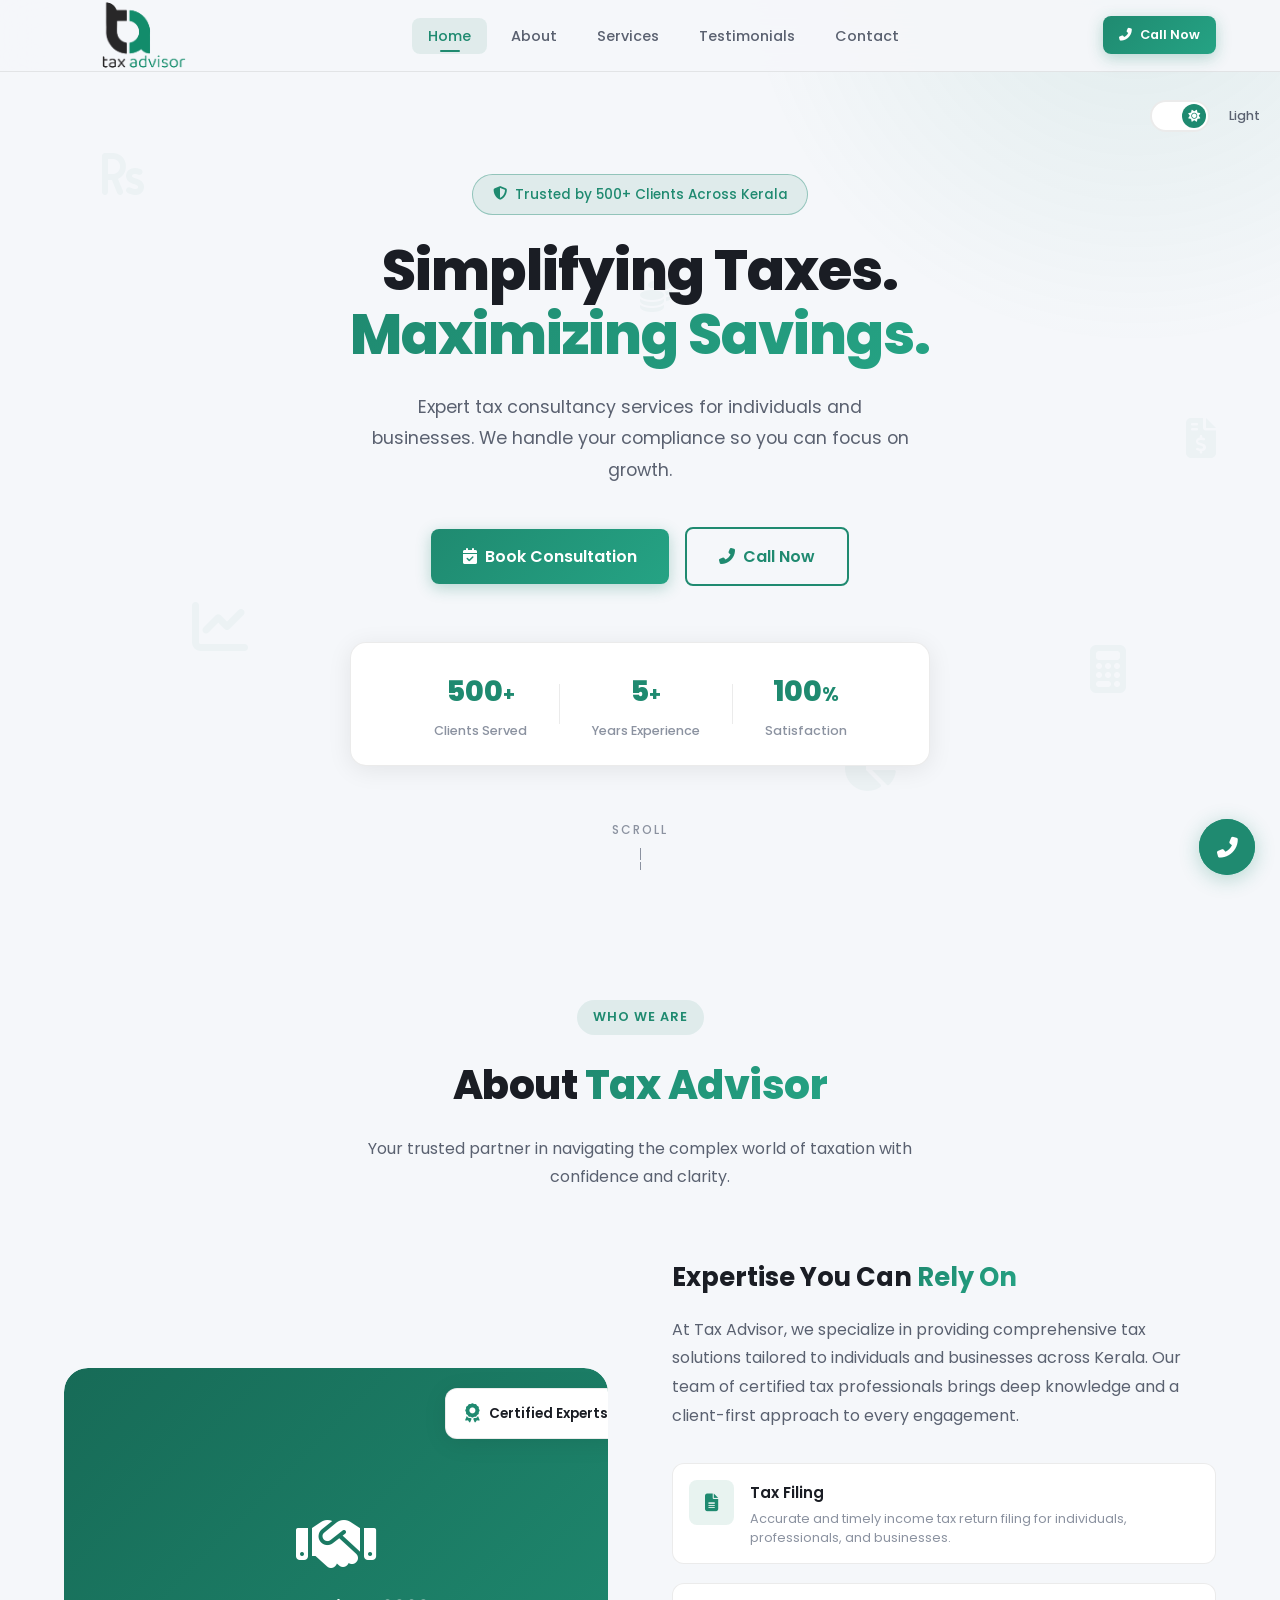
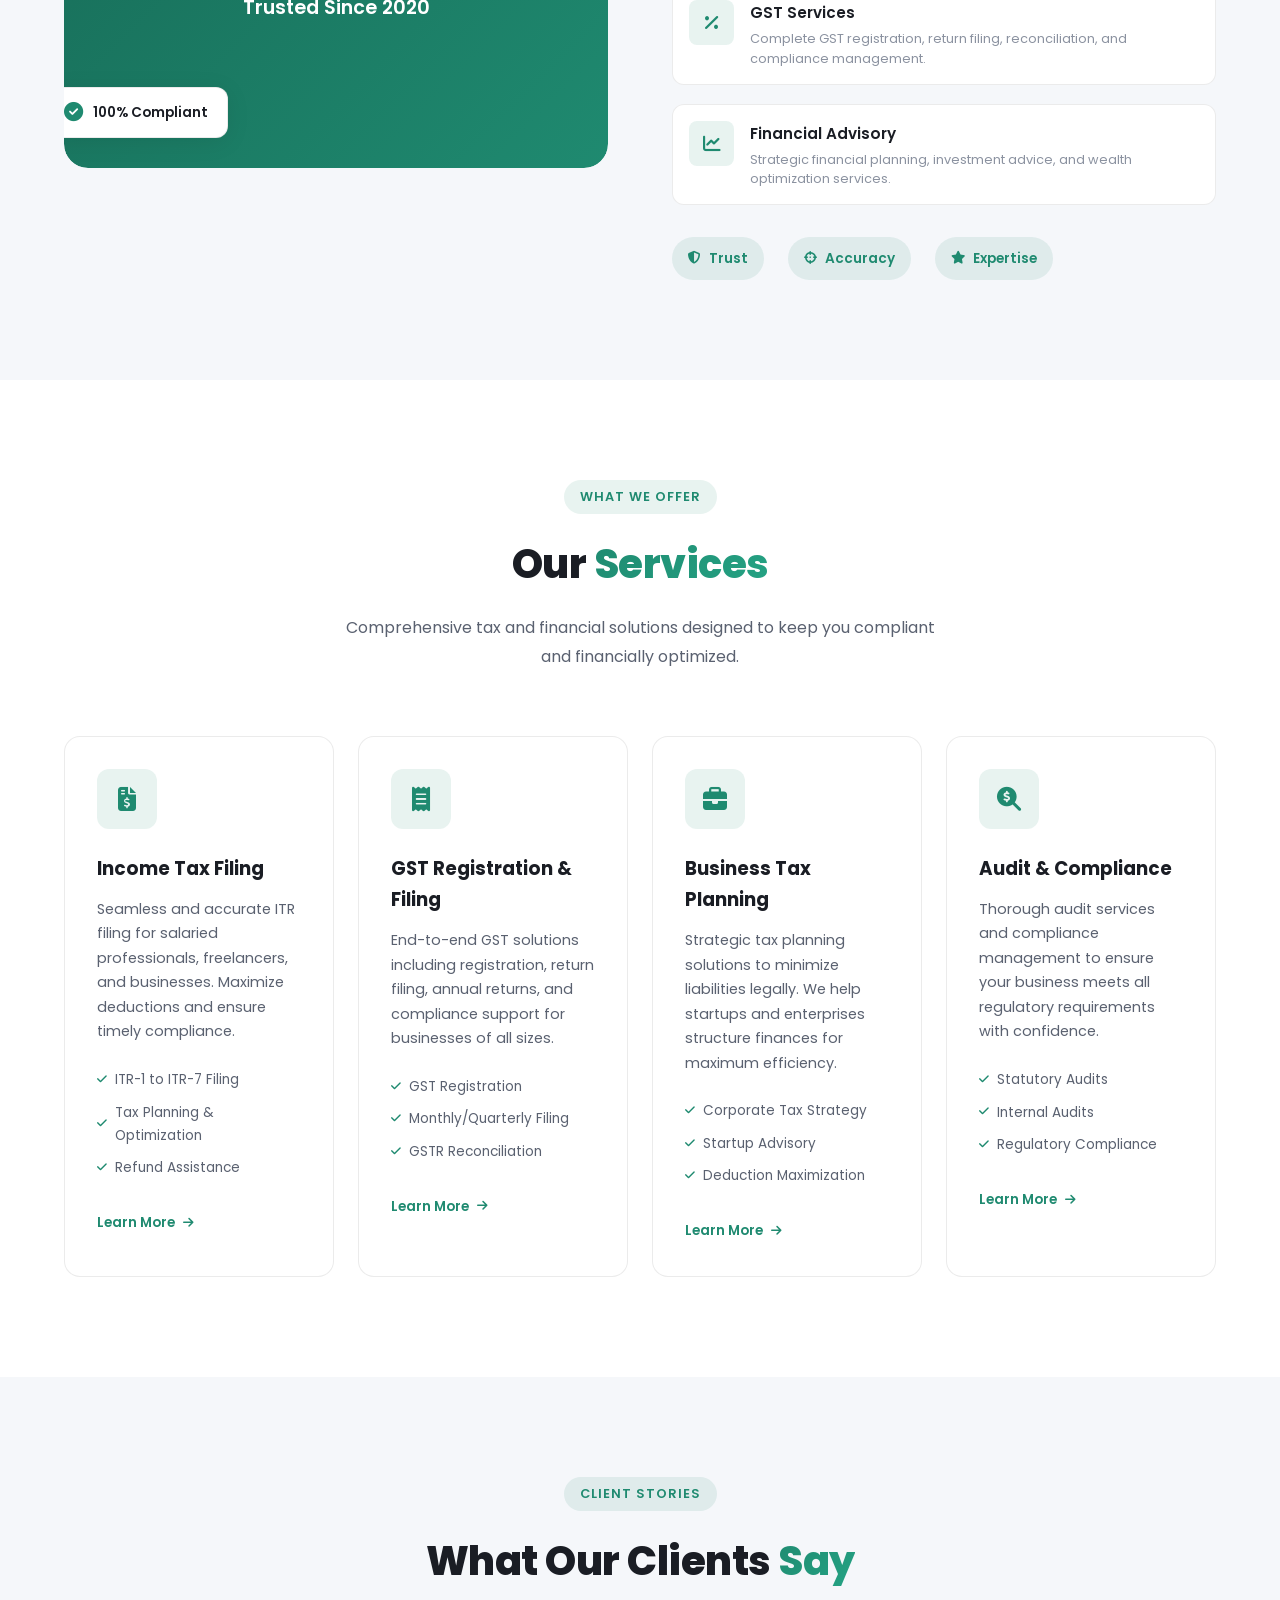
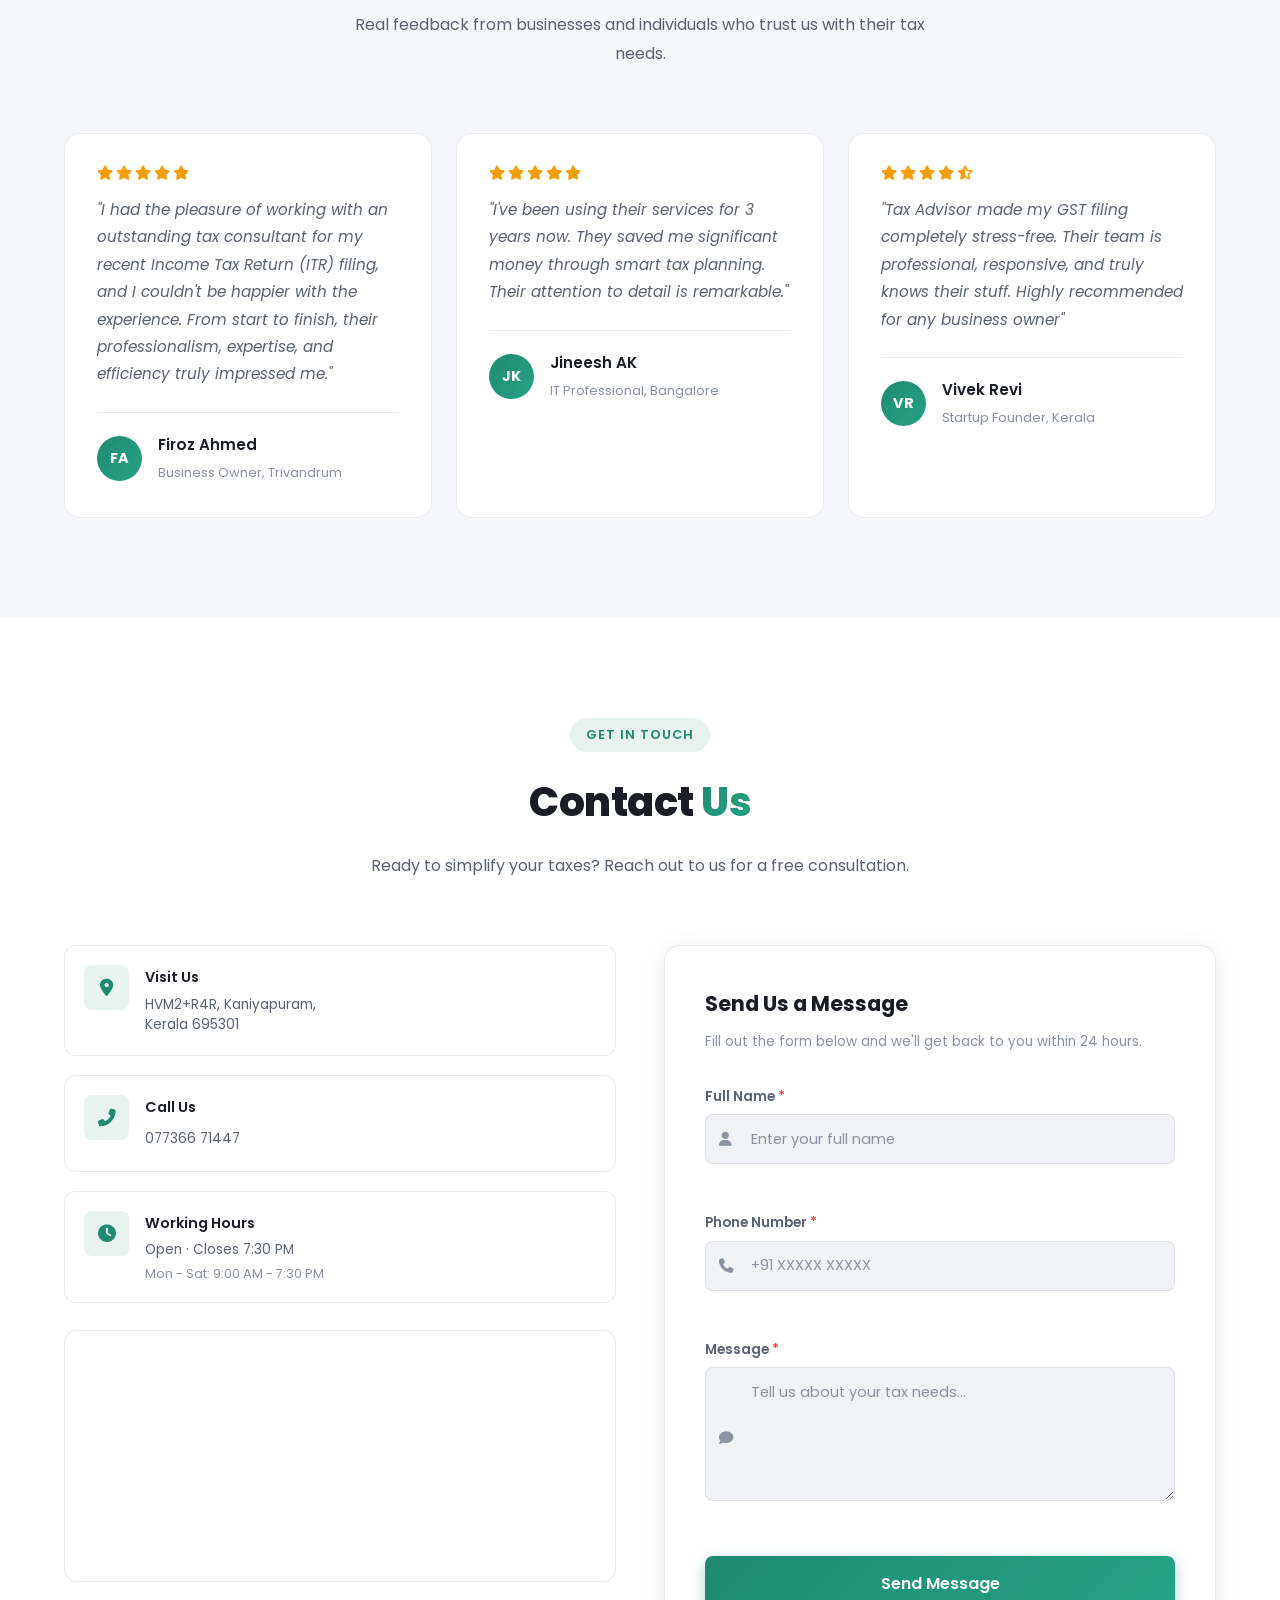
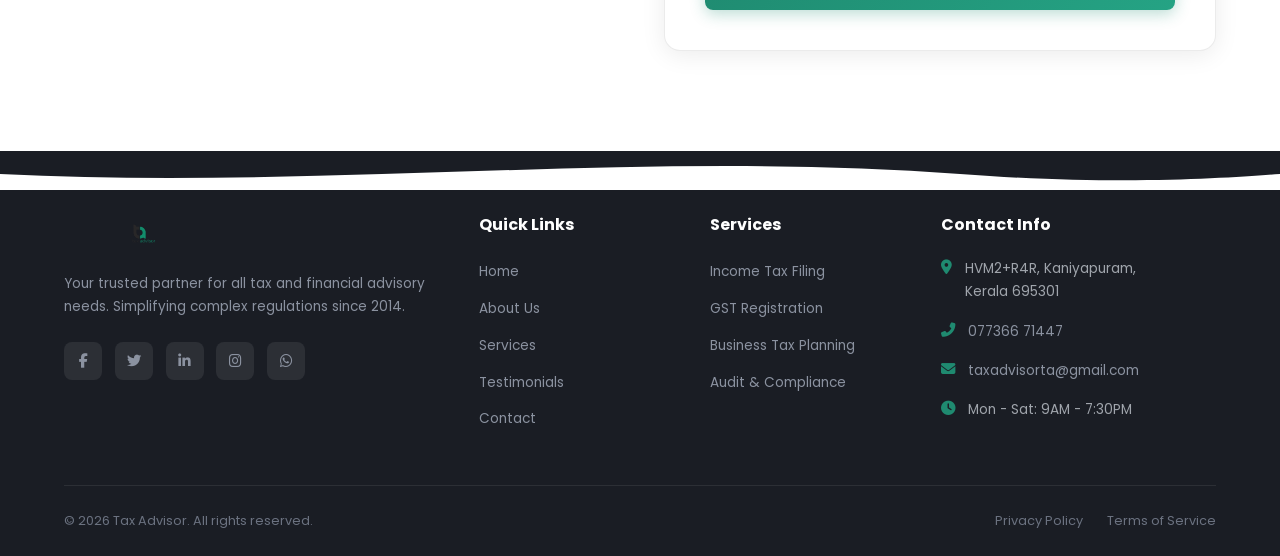
==== commit 93e25dc1: "Update index.html" ====
--- a/index.html
+++ b/index.html
@@ -443,7 +443,7 @@
                     </div>
                     <div class="footer-contact-item">
                         <i class="fas fa-envelope"></i>
-                        <a href="mailto:taxadvsiorta@gmail.com">taxadvsiorta@gmail.com</a>
+                        <a href="mailto:taxadvisorta@gmail.com">taxadvisorta@gmail.com</a>
                     </div>
                     <div class="footer-contact-item">
                         <i class="fas fa-clock"></i>
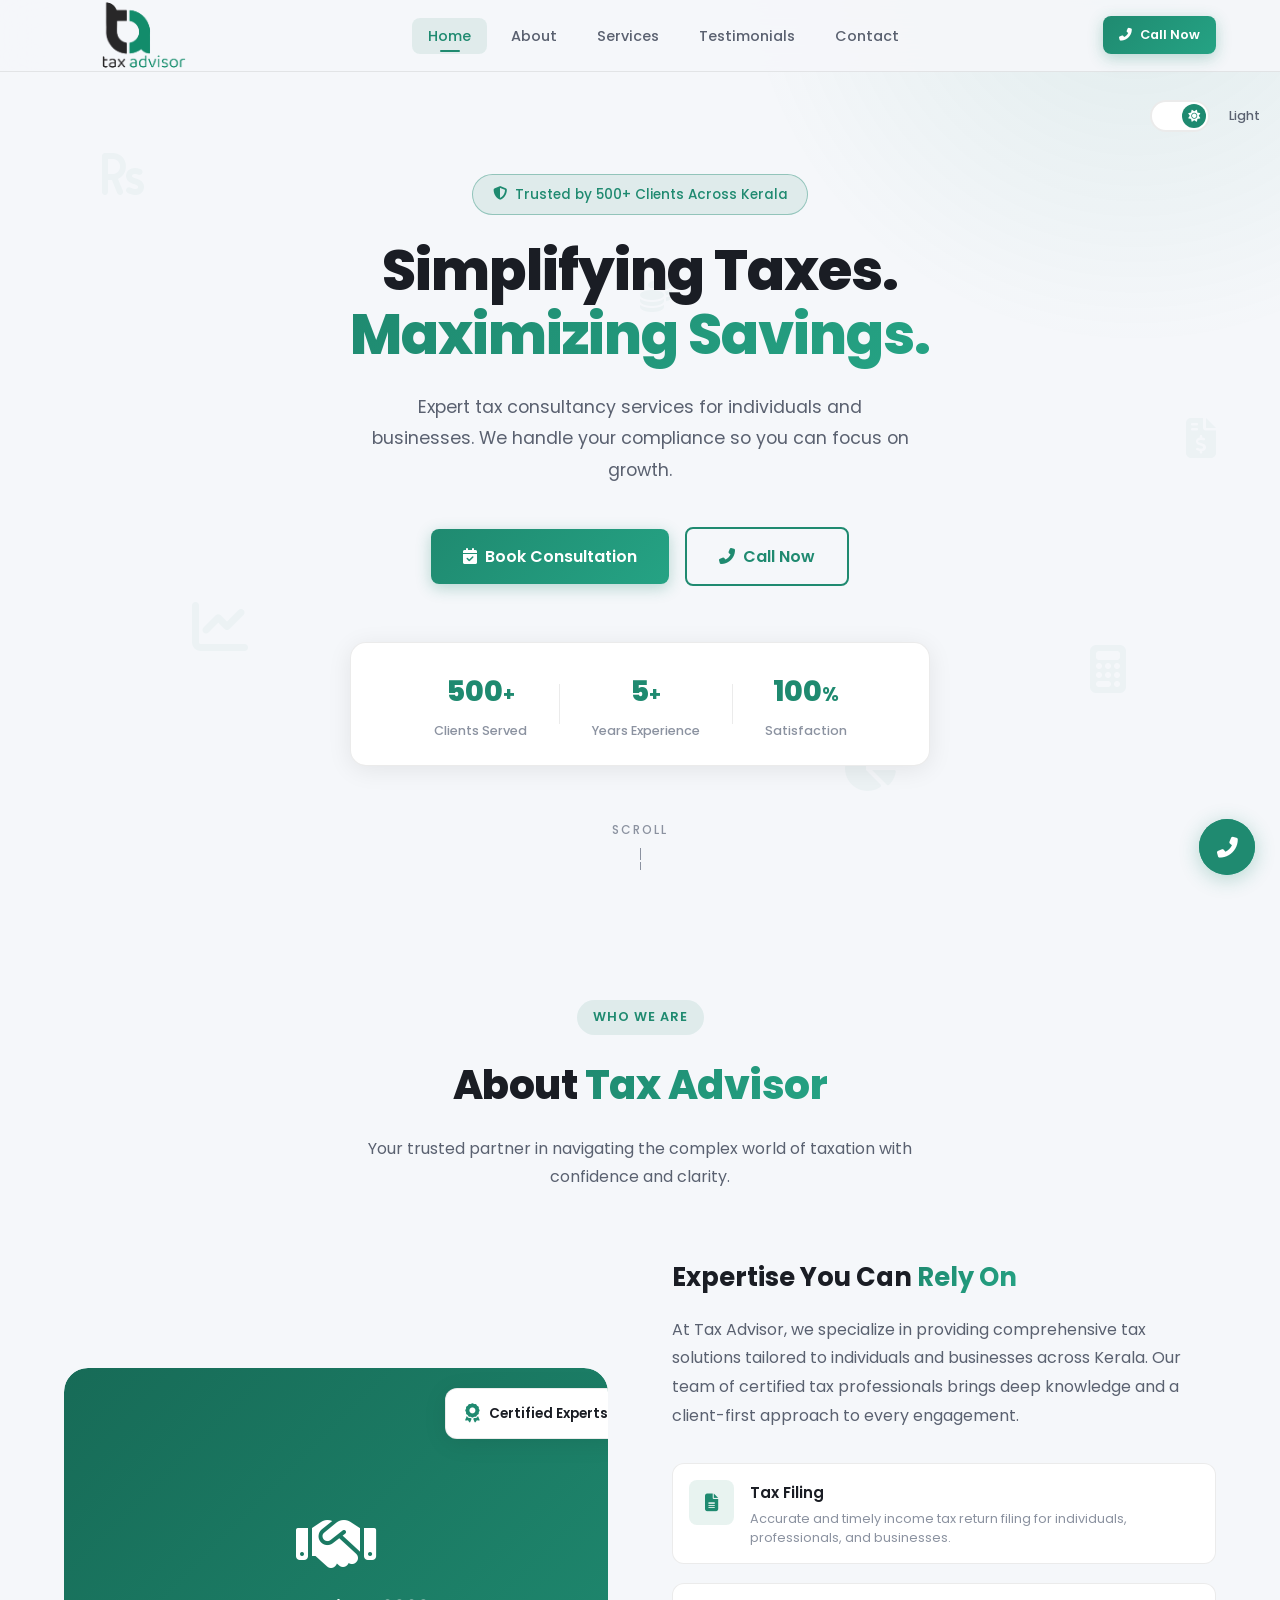
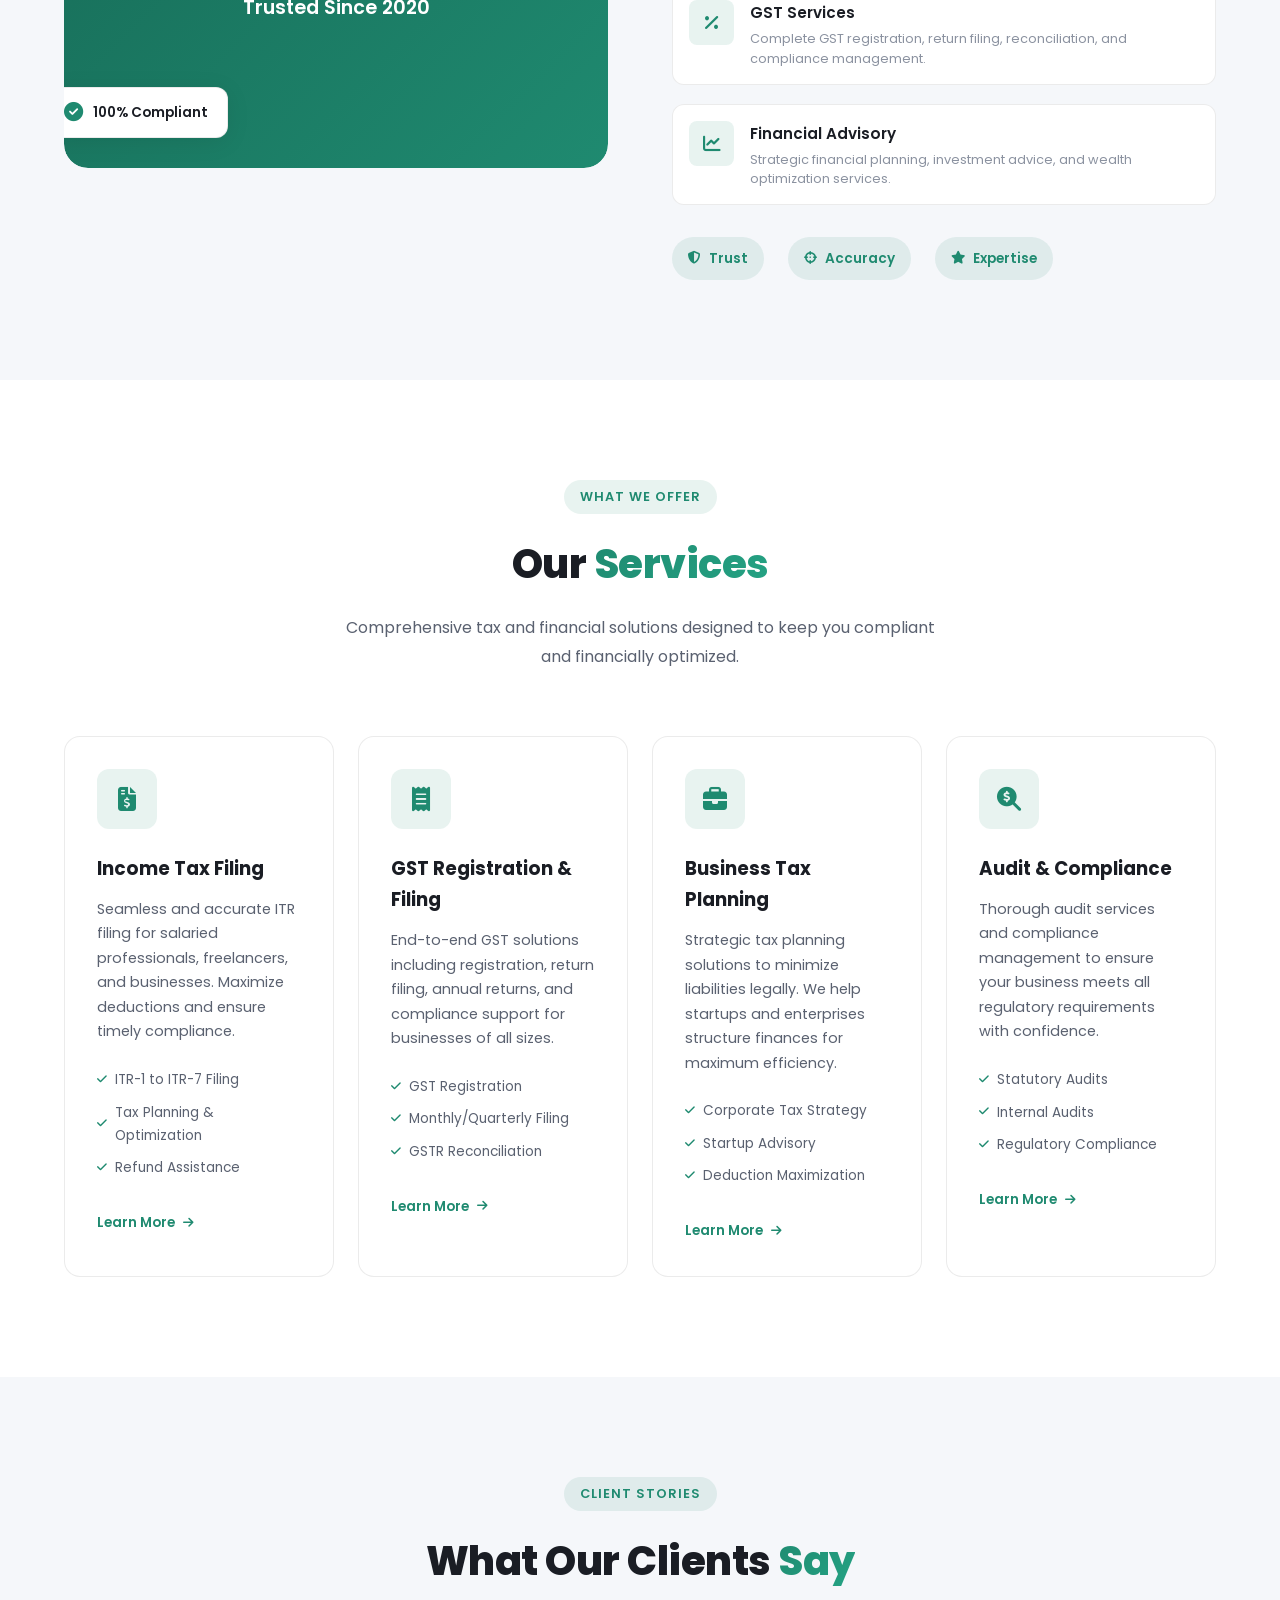
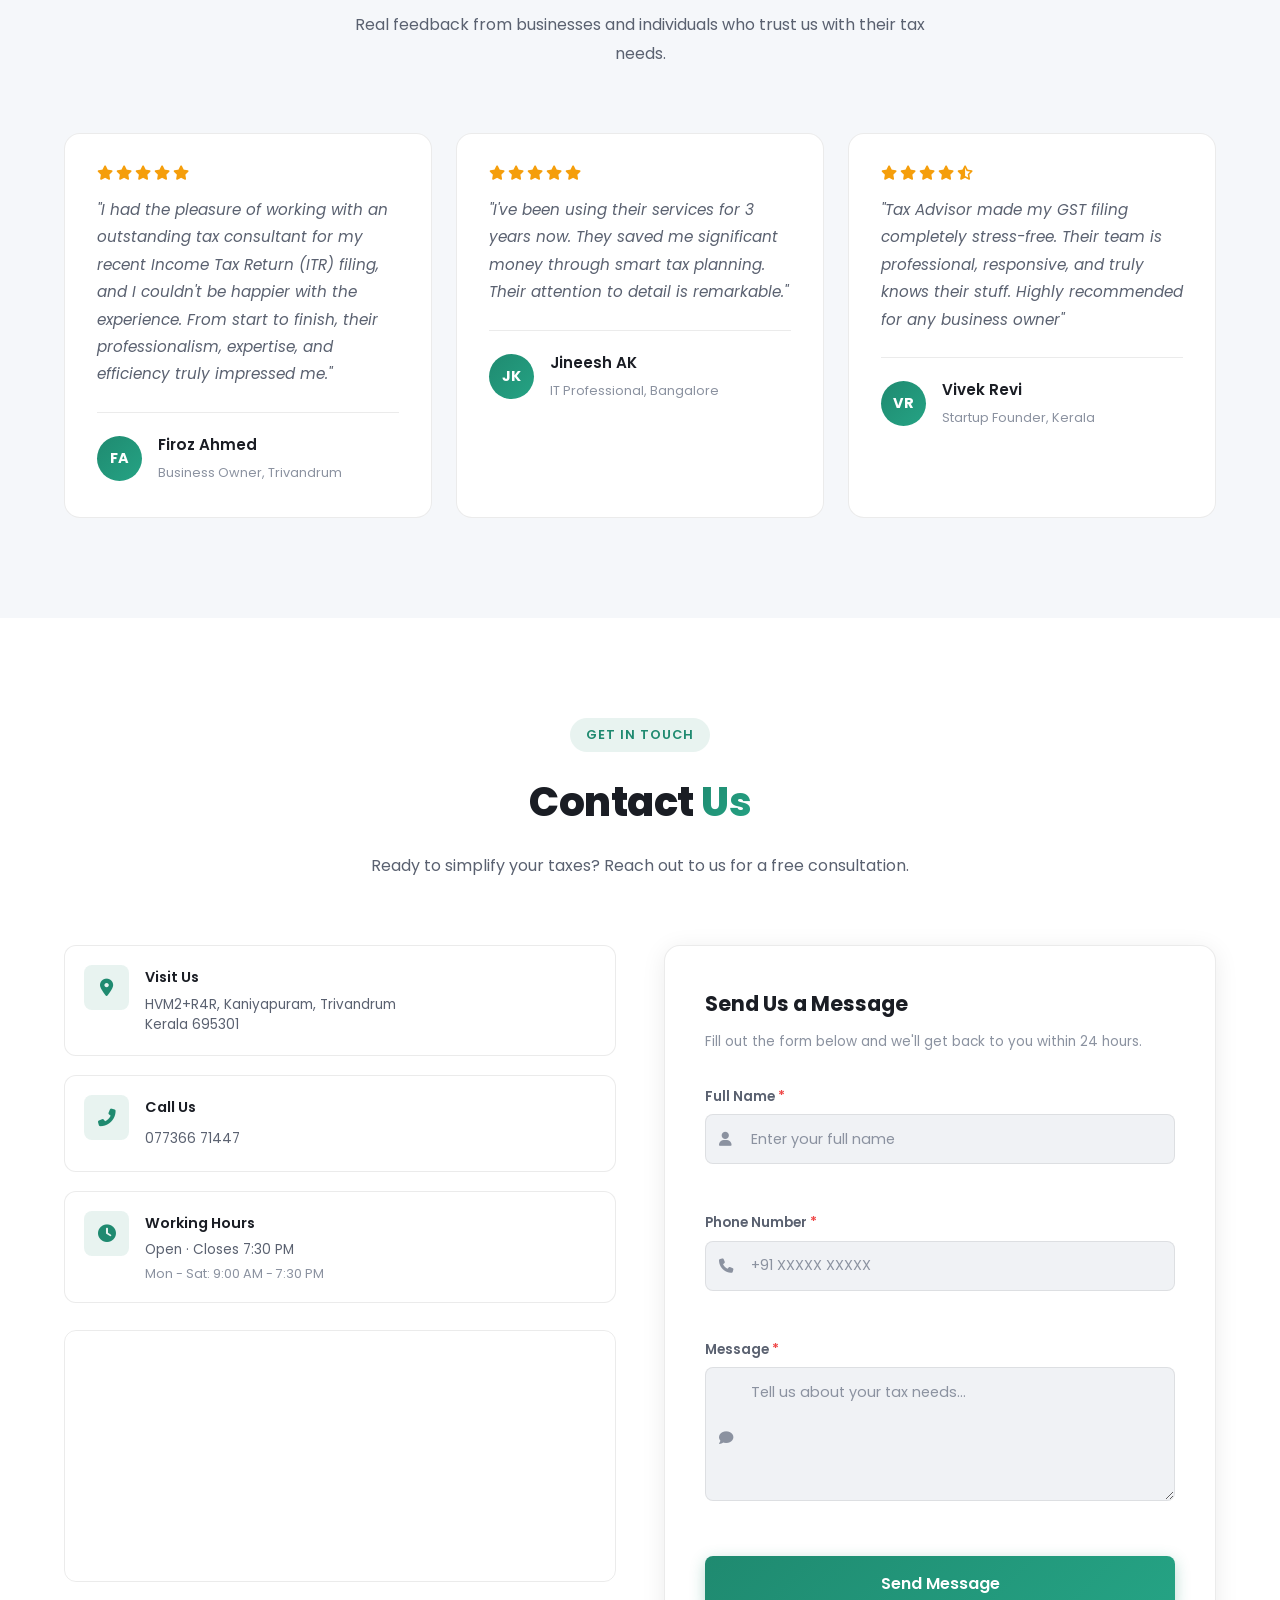
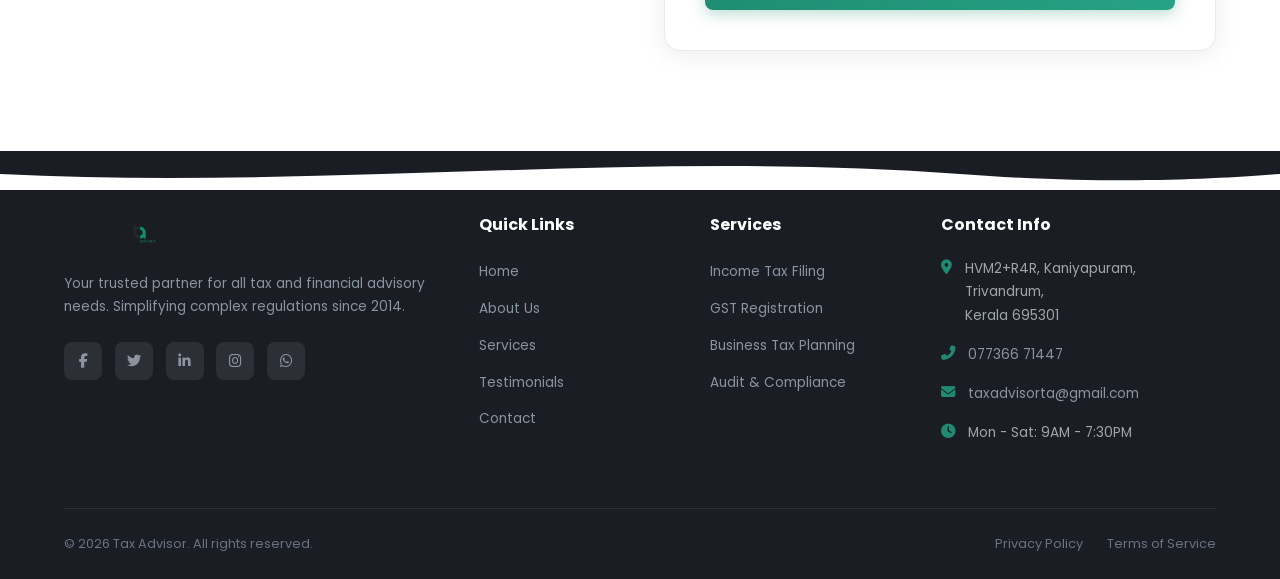
==== commit 5b3988c2: "Update index.html" ====
--- a/index.html
+++ b/index.html
@@ -5,7 +5,7 @@
     <meta name="viewport" content="width=device-width, initial-scale=1.0">
     <meta name="description" content="Tax Advisor - Professional tax consultancy services in Kaniyapuram, Kerala. Income Tax Filing, GST Services, Business Tax Planning & Audit Compliance.">
     <title>Tax Advisor | Simplifying Taxes. Maximizing Savings.</title>
-    
+    <link rel="icon" type="image/x-icon" href="./favicon.ico">
     <link rel="stylesheet" href="style.css">
     <link rel="stylesheet" href="https://cdnjs.cloudflare.com/ajax/libs/font-awesome/6.5.0/css/all.min.css">
     <link href="https://fonts.googleapis.com/css2?family=Poppins:wght@300;400;500;600;700;800&display=swap" rel="stylesheet">
@@ -316,7 +316,7 @@
                         <div class="contact-icon"><i class="fas fa-map-marker-alt"></i></div>
                         <div class="contact-details">
                             <h4>Visit Us</h4>
-                            <p>HVM2+R4R, Kaniyapuram,<br>Kerala 695301</p>
+                            <p>HVM2+R4R, Kaniyapuram, Trivandrum<br>Kerala 695301</p>
                         </div>
                     </div>
                     <div class="contact-card">
@@ -435,7 +435,7 @@
                     <h4>Contact Info</h4>
                     <div class="footer-contact-item">
                         <i class="fas fa-map-marker-alt"></i>
-                        <span>HVM2+R4R, Kaniyapuram,<br>Kerala 695301</span>
+                        <span>HVM2+R4R, Kaniyapuram, Trivandrum,<br>Kerala 695301</span>
                     </div>
                     <div class="footer-contact-item">
                         <i class="fas fa-phone-alt"></i>
